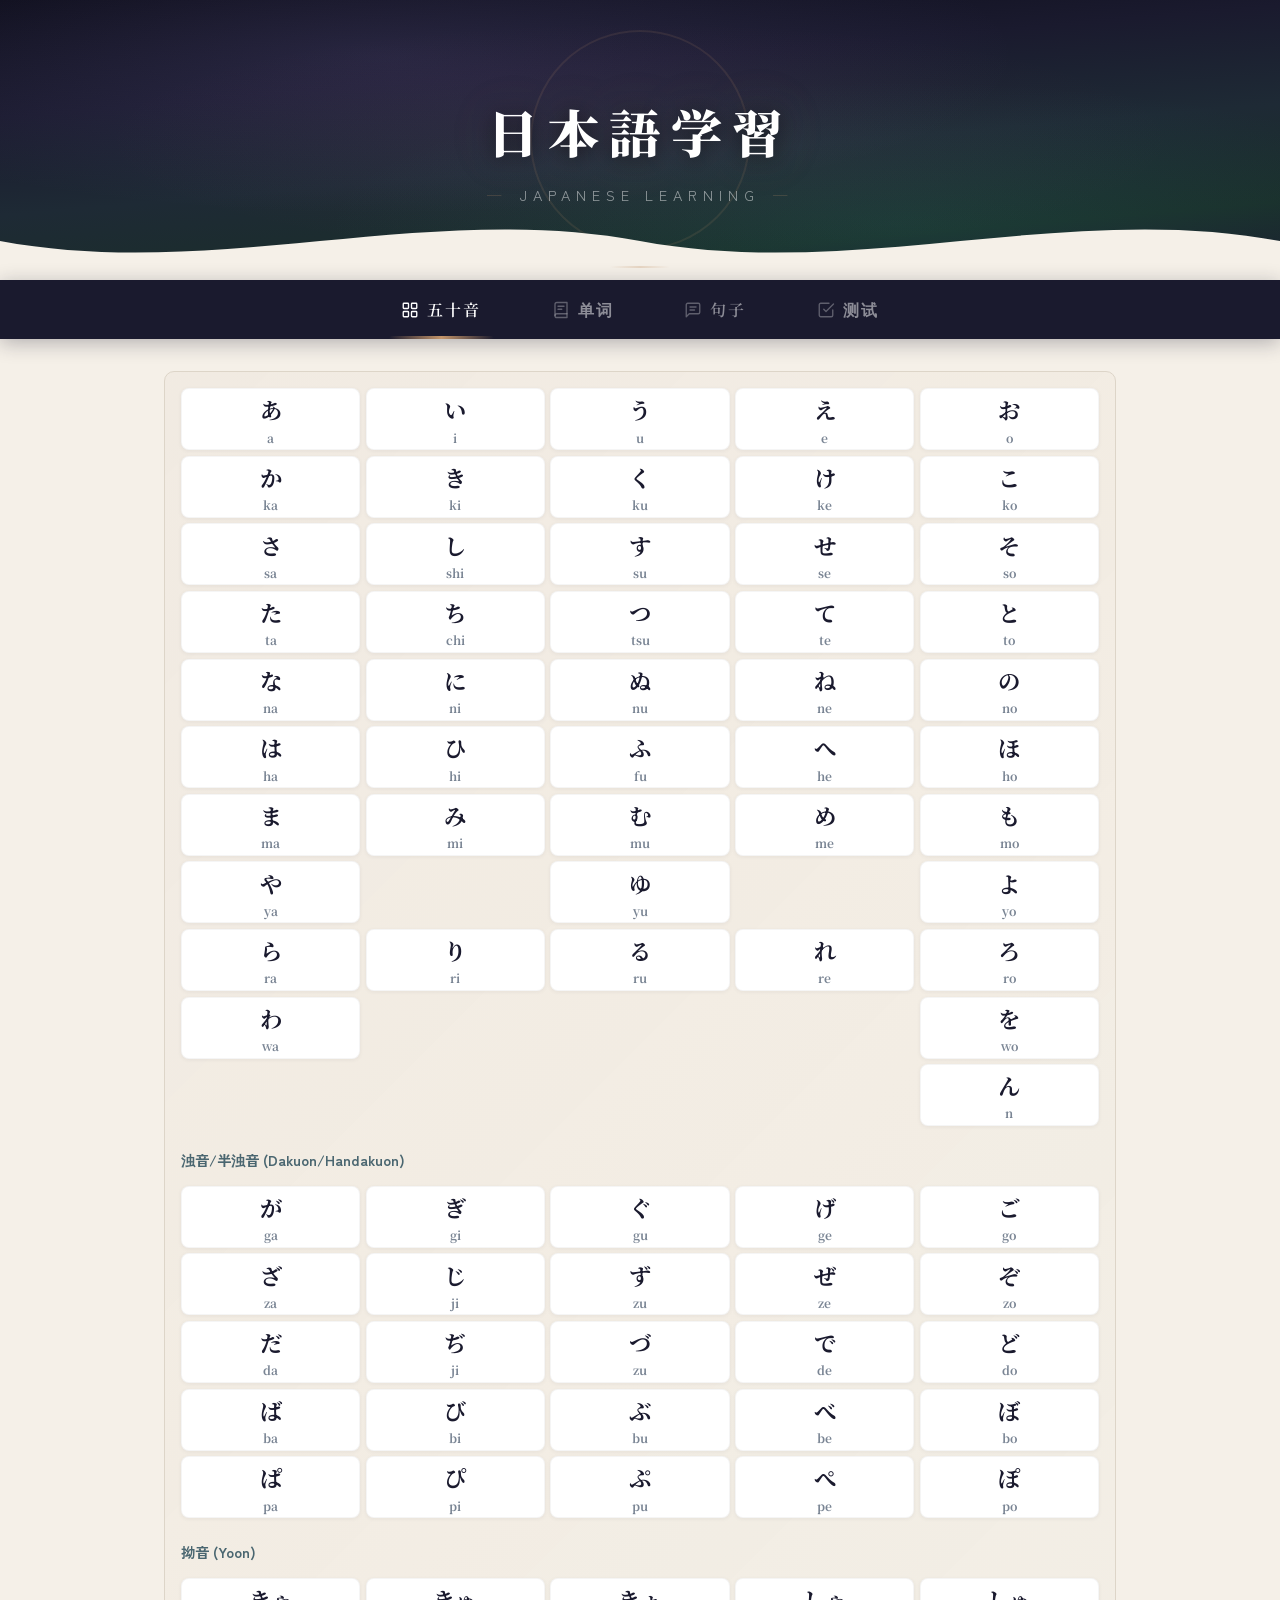
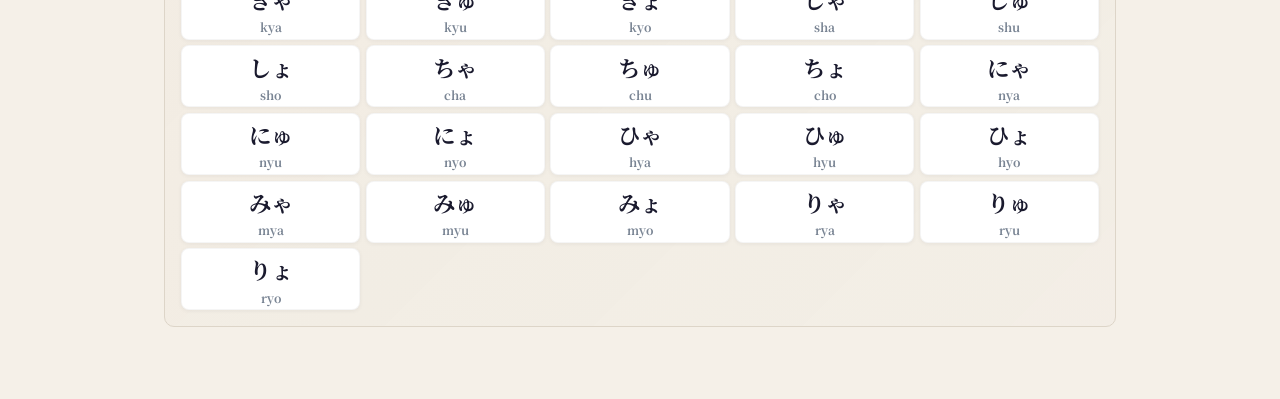
==== index.html @ dae25d58 "feat: add nav icons + polish filter dropdown - SVG icons on each nav tab (grid, book, chat, check) -" ====
<!DOCTYPE html>
<html lang="ja">

<head>
    <meta charset="UTF-8">
    <meta name="viewport" content="width=device-width, initial-scale=1.0">
    <title>日本語学習 — Japanese Learning</title>
    <link rel="stylesheet" href="src/css/style.css">
    <script type="module" src="src/js/core.js" defer></script>
</head>

<body>

    <header>
        <div class="header-bg"></div>
        <div class="header-particles" id="header-particles"></div>
        <div class="enso-circle"></div>
        <div class="header-content">
            <h1>日本語学習</h1>
            <p class="subtitle">Japanese Learning</p>
        </div>
        <svg class="header-wave" viewBox="0 0 1440 80" preserveAspectRatio="none">
            <path d="M0,40 C240,80 480,0 720,40 C960,80 1200,0 1440,40 L1440,80 L0,80 Z" fill="var(--bg)"/>
        </svg>
        <div class="header-divider"></div>
    </header>

    <!-- Back to Top Button -->
    <button id="back-to-top" class="back-to-top" title="回到顶部" aria-label="回到顶部">
        <svg width="20" height="20" viewBox="0 0 24 24" fill="none" stroke="currentColor" stroke-width="2.5" stroke-linecap="round" stroke-linejoin="round">
            <polyline points="18 15 12 9 6 15"></polyline>
        </svg>
    </button>

    <nav>
        <div class="nav-tab active" data-tab="gojuon">
            <svg class="nav-icon" viewBox="0 0 24 24" fill="none" stroke="currentColor" stroke-width="1.8" stroke-linecap="round" stroke-linejoin="round"><rect x="3" y="3" width="7" height="7" rx="1"/><rect x="14" y="3" width="7" height="7" rx="1"/><rect x="3" y="14" width="7" height="7" rx="1"/><rect x="14" y="14" width="7" height="7" rx="1"/></svg>
            <span>五十音</span>
        </div>
        <div class="nav-tab" data-tab="words">
            <svg class="nav-icon" viewBox="0 0 24 24" fill="none" stroke="currentColor" stroke-width="1.8" stroke-linecap="round" stroke-linejoin="round"><path d="M4 19.5A2.5 2.5 0 016.5 17H20"/><path d="M6.5 2H20v20H6.5A2.5 2.5 0 014 19.5v-15A2.5 2.5 0 016.5 2z"/><line x1="8" y1="7" x2="16" y2="7"/><line x1="8" y1="11" x2="13" y2="11"/></svg>
            <span>单词</span>
        </div>
        <div class="nav-tab" data-tab="sentences">
            <svg class="nav-icon" viewBox="0 0 24 24" fill="none" stroke="currentColor" stroke-width="1.8" stroke-linecap="round" stroke-linejoin="round"><path d="M21 15a2 2 0 01-2 2H7l-4 4V5a2 2 0 012-2h14a2 2 0 012 2z"/><line x1="8" y1="8" x2="16" y2="8"/><line x1="8" y1="12" x2="14" y2="12"/></svg>
            <span>句子</span>
        </div>
        <div class="nav-tab" data-tab="quiz">
            <svg class="nav-icon" viewBox="0 0 24 24" fill="none" stroke="currentColor" stroke-width="1.8" stroke-linecap="round" stroke-linejoin="round"><path d="M9 11l3 3L22 4"/><path d="M21 12v7a2 2 0 01-2 2H5a2 2 0 01-2-2V5a2 2 0 012-2h11"/></svg>
            <span>测试</span>
        </div>
    </nav>

    <div class="container">

        <!-- 五十音 Panel -->
        <section id="gojuon" class="panel active">
            <div id="gojuon-container">
                <div id="gojuon-table" class="gojuon-table">
                    <!-- Generated via JS -->
                </div>
            </div>
        </section>

        <!-- 单词 Panel -->
        <section id="words" class="panel">
            <div class="controls-area">
                <input type="text" id="word-search" class="search-input" placeholder="搜索单词...">
                <select id="word-category" class="filter-select">
                    <option value="all">全部分类</option>
                </select>
            </div>
            <div id="words-container" class="list-container">
                <!-- Generated via JS -->
            </div>
            <div id="words-pagination" class="pagination-area">
                <!-- Generated via JS -->
            </div>
        </section>

        <!-- 句子 Panel -->
        <section id="sentences" class="panel">
            <div class="controls-area">
                <input type="text" id="sentence-search" class="search-input" placeholder="搜索句子...">
                <select id="sentence-category" class="filter-select">
                    <option value="all">全部分类</option>
                </select>
            </div>
            <div id="sentences-container" class="sentence-list-container">
                <!-- Generated via JS -->
            </div>
            <div id="sentences-pagination" class="pagination-area">
                <!-- Generated via JS -->
            </div>
        </section>

        <!-- 测试 Panel -->
        <section id="quiz" class="panel">
            <div id="quiz-setup" class="quiz-card">
                <h2>选择测试模式</h2>
                <div style="display: flex; flex-direction: column; gap: 0.6rem; margin-top: 1.5rem;">
                    <button class="btn" onclick="window.quizManager.startQuiz('jp-cn')">日文 -> 中文</button>
                    <button class="btn" onclick="window.quizManager.startQuiz('jp-en')">日文 -> 英文</button>
                    <button class="btn" onclick="window.quizManager.startQuiz('en-jp')">英文 -> 日文</button>
                    <button class="btn" onclick="window.quizManager.startQuiz('roma-jp')">罗马音 -> 日文</button>
                    <button class="btn btn-accent" onclick="window.quizManager.startMemTest()">发音记忆测试 (50题)</button>
                </div>
            </div>

            <div id="quiz-active" class="quiz-card" style="display: none;">
                <div id="quiz-progress" style="margin-bottom: 0.5rem; color: var(--text-light); font-size: 0.85rem;"></div>
                <div class="quiz-question" id="quiz-q-text">?</div>
                <div class="quiz-options" id="quiz-options" style="display: grid; grid-template-columns: 1fr 1fr; gap: 0.8rem;">
                    <!-- Generated via JS -->
                </div>
                <div style="margin-top: 2rem;">
                    <button class="btn btn-secondary" onclick="window.quizManager.exitQuiz()">退出测试</button>
                </div>
            </div>

            <div id="quiz-result" class="quiz-card" style="display: none;">
                <h2>测试结果</h2>
                <div id="result-score" style="font-size: 2.5rem; margin: 1.5rem 0; font-family: var(--font-display); font-weight: 900; color: var(--asagi);"></div>
                <button class="btn btn-primary" onclick="window.quizManager.exitQuiz()">返回菜单</button>
            </div>
        </section>

    </div>

</body>

</html>
---- src/css/style.css ----
/* ============================================
   日本語学習 — Sumi-e Aesthetic
   Inspired by ink wash painting & traditional Japanese colors
   ============================================ */

@import url('https://fonts.googleapis.com/css2?family=Noto+Serif+JP:wght@400;600;700;900&family=Zen+Kaku+Gothic+New:wght@400;500;700&display=swap');

:root {
    /* Traditional Japanese Colors (日本伝統色) */
    --sumi: #2B2B2B;            /* 墨 — ink black */
    --kurotobi: #1A1A2E;        /* 黒鳶 — dark kite */
    --ai-iro: #264653;          /* 藍色 — indigo */
    --asagi: #2A9D8F;           /* 浅葱 — light blue-green */
    --sakura: #F2C6C2;          /* 桜 — cherry blossom */
    --tokiwa: #3A7D5C;          /* 常磐 — evergreen */
    --kitsune: #C4956A;         /* 狐 — fox gold */
    --kinari: #F5F0E8;          /* 生成り — natural undyed */
    --shiro-neri: #FAF8F5;      /* 白練 — refined white */
    --fuji-murasaki: #8B7EC8;   /* 藤紫 — wisteria */
    --beni-aka: #C84B6A;        /* 紅赤 — rouge red */
    --tetsu: #4A6670;           /* 鉄 — iron blue */

    /* Functional */
    --primary: var(--beni-aka);
    --secondary: var(--tetsu);
    --accent: var(--kitsune);
    --accent2: var(--asagi);
    --bg: var(--kinari);
    --bg-alt: var(--shiro-neri);
    --card-bg: #FFFFFF;
    --text: var(--kurotobi);
    --text-light: #7A8594;
    --border: #DDD5C8;
    --shadow: 0 2px 8px rgba(26, 26, 46, 0.06);
    --shadow-hover: 0 8px 24px rgba(26, 26, 46, 0.1);
    --radius: 10px;
    --radius-sm: 6px;

    --success: var(--tokiwa);
    --error: var(--beni-aka);

    /* Level Colors */
    --n5: #3A7D5C;
    --n4: #264653;
    --n3: #C4956A;
    --n2: #C84B6A;
    --n1: #8B7EC8;

    /* Fonts */
    --font-display: 'Noto Serif JP', 'Yu Mincho', serif;
    --font-body: 'Zen Kaku Gothic New', 'Hiragino Sans', sans-serif;
}

/* Reset */
*, *::before, *::after {
    box-sizing: border-box;
    margin: 0;
    padding: 0;
}

body {
    background-color: var(--bg);
    color: var(--text);
    font-family: var(--font-body);
    line-height: 1.7;
    min-height: 100vh;
    padding-bottom: 40px;
    -webkit-font-smoothing: antialiased;
}

/* ============================================
   HEADER — Atmospheric Night Ink Wash
   ============================================ */
header {
    background: var(--kurotobi);
    color: white;
    padding: 4.5rem 1.5rem 3.5rem;
    text-align: center;
    position: relative;
    overflow: hidden;
    min-height: 280px;
    display: flex;
    align-items: center;
    justify-content: center;
}

/* Deep atmospheric gradient */
.header-bg {
    position: absolute;
    inset: 0;
    background:
        radial-gradient(ellipse at 30% 20%, rgba(139, 126, 200, 0.15) 0%, transparent 50%),
        radial-gradient(ellipse at 70% 80%, rgba(42, 157, 143, 0.12) 0%, transparent 45%),
        radial-gradient(ellipse at 50% 50%, rgba(200, 75, 106, 0.06) 0%, transparent 60%),
        linear-gradient(175deg, #0D0D1A 0%, #1A1A2E 30%, #1E2A35 55%, #1A2E2A 80%, #1A1A2E 100%);
    animation: bgShift 12s ease-in-out infinite alternate;
}

@keyframes bgShift {
    0% { opacity: 1; }
    50% { opacity: 0.92; }
    100% { opacity: 1; }
}

/* Floating sakura particles */
.header-particles {
    position: absolute;
    inset: 0;
    pointer-events: none;
    z-index: 1;
}

.particle {
    position: absolute;
    width: 6px;
    height: 6px;
    background: var(--sakura);
    border-radius: 50% 0 50% 0;
    opacity: 0;
    animation: floatParticle var(--duration) var(--delay) ease-in-out infinite;
}

@keyframes floatParticle {
    0% {
        opacity: 0;
        transform: translate(0, 0) rotate(0deg) scale(0.5);
    }
    20% {
        opacity: var(--max-opacity, 0.6);
    }
    80% {
        opacity: var(--max-opacity, 0.6);
    }
    100% {
        opacity: 0;
        transform: translate(var(--dx), var(--dy)) rotate(360deg) scale(0.2);
    }
}

/* Enso circle — Zen brush stroke */
.enso-circle {
    position: absolute;
    width: 220px;
    height: 220px;
    border: 2.5px solid rgba(196, 149, 106, 0.12);
    border-radius: 50%;
    top: 50%;
    left: 50%;
    transform: translate(-50%, -50%);
    z-index: 1;
    animation: ensoReveal 3s ease-out forwards, ensoPulse 8s 3s ease-in-out infinite;
    clip-path: polygon(0 0, 0 0, 0 100%, 0 100%);
}

@keyframes ensoReveal {
    0% {
        clip-path: polygon(0 0, 0 0, 0 100%, 0 100%);
        opacity: 0;
    }
    100% {
        clip-path: polygon(0 0, 100% 0, 100% 100%, 0 100%);
        opacity: 1;
    }
}

@keyframes ensoPulse {
    0%, 100% {
        transform: translate(-50%, -50%) scale(1);
        border-color: rgba(196, 149, 106, 0.12);
    }
    50% {
        transform: translate(-50%, -50%) scale(1.03);
        border-color: rgba(196, 149, 106, 0.18);
    }
}

/* Content */
.header-content {
    position: relative;
    z-index: 2;
}

header h1 {
    font-family: var(--font-display);
    font-size: 3.2rem;
    font-weight: 900;
    margin-bottom: 0.4rem;
    letter-spacing: 0.2em;
    text-shadow: 0 2px 20px rgba(0, 0, 0, 0.5), 0 0 60px rgba(196, 149, 106, 0.15);
    animation: titleReveal 1s 0.3s ease-out both;
}

@keyframes titleReveal {
    from {
        opacity: 0;
        transform: translateY(20px);
        letter-spacing: 0.5em;
    }
    to {
        opacity: 1;
        transform: translateY(0);
        letter-spacing: 0.2em;
    }
}

header .subtitle {
    font-family: var(--font-body);
    font-size: 0.9rem;
    font-weight: 400;
    letter-spacing: 6px;
    text-transform: uppercase;
    color: rgba(255, 255, 255, 0.5);
    position: relative;
    display: inline-block;
    animation: subtitleReveal 1s 0.6s ease-out both;
}

@keyframes subtitleReveal {
    from {
        opacity: 0;
        transform: translateY(12px);
        letter-spacing: 10px;
    }
    to {
        opacity: 1;
        transform: translateY(0);
        letter-spacing: 6px;
    }
}

/* Subtle gold accents on subtitle */
header .subtitle::before,
header .subtitle::after {
    content: '—';
    color: var(--kitsune);
    opacity: 0.4;
    margin: 0 0.8rem;
    font-weight: 300;
}

/* Wave transition to content */
.header-wave {
    position: absolute;
    bottom: -1px;
    left: 0;
    width: 100%;
    height: 80px;
    z-index: 3;
}

/* Brush stroke divider */
.header-divider {
    position: absolute;
    bottom: 12px;
    left: 50%;
    transform: translateX(-50%);
    width: 60px;
    height: 2px;
    background: linear-gradient(90deg, transparent, var(--kitsune), transparent);
    opacity: 0.3;
    z-index: 4;
}

/* ============================================
   BACK TO TOP BUTTON
   ============================================ */
.back-to-top {
    position: fixed;
    bottom: 2rem;
    right: 2rem;
    width: 44px;
    height: 44px;
    border-radius: 50%;
    background: var(--kurotobi);
    color: white;
    border: 1.5px solid rgba(196, 149, 106, 0.3);
    cursor: pointer;
    display: flex;
    align-items: center;
    justify-content: center;
    opacity: 0;
    visibility: hidden;
    transform: translateY(12px);
    transition: all 0.3s ease;
    z-index: 999;
    box-shadow: 0 4px 16px rgba(26, 26, 46, 0.25);
}

.back-to-top.visible {
    opacity: 1;
    visibility: visible;
    transform: translateY(0);
}

.back-to-top:hover {
    background: var(--ai-iro);
    border-color: var(--kitsune);
    transform: translateY(-2px);
    box-shadow: 0 6px 20px rgba(26, 26, 46, 0.35);
}

.back-to-top:active {
    transform: scale(0.92);
}

/* ============================================
   NAVIGATION — Ink brush style
   ============================================ */
nav {
    display: flex;
    justify-content: center;
    background: var(--kurotobi);
    position: sticky;
    top: 0;
    z-index: 100;
    box-shadow: 0 4px 20px rgba(26, 26, 46, 0.3);
}

.nav-tab {
    padding: 1rem 2.2rem;
    color: rgba(255,255,255,0.5);
    cursor: pointer;
    transition: all 0.3s ease;
    font-family: var(--font-display);
    font-weight: 600;
    font-size: 1rem;
    letter-spacing: 2px;
    position: relative;
    user-select: none;
    display: flex;
    align-items: center;
    gap: 0.5rem;
}

.nav-tab:hover {
    color: rgba(255,255,255,0.85);
    background: rgba(255,255,255,0.04);
}

.nav-tab.active {
    color: white;
}

.nav-icon {
    width: 18px;
    height: 18px;
    flex-shrink: 0;
    opacity: 0.6;
    transition: opacity 0.3s;
}

.nav-tab:hover .nav-icon,
.nav-tab.active .nav-icon {
    opacity: 1;
}

/* Ink brush underline indicator */
.nav-tab.active::after {
    content: '';
    position: absolute;
    bottom: 0;
    left: 15%;
    width: 70%;
    height: 3px;
    background: linear-gradient(90deg, transparent, var(--kitsune), transparent);
    border-radius: 3px 3px 0 0;
}

/* ============================================
   MAIN LAYOUT
   ============================================ */
.container {
    max-width: 1000px;
    margin: 2rem auto;
    padding: 0 1.5rem;
}

.panel {
    display: none;
    animation: fadeIn 0.4s ease;
}

.panel.active {
    display: block;
}

@keyframes fadeIn {
    from { opacity: 0; transform: translateY(12px); }
    to { opacity: 1; transform: translateY(0); }
}

/* ============================================
   SEARCH & CONTROLS — Washi card style
   ============================================ */
.controls-area {
    background: var(--card-bg);
    padding: 1.2rem 1.5rem;
    border-radius: var(--radius);
    box-shadow: var(--shadow);
    margin-bottom: 1.5rem;
    display: flex;
    flex-wrap: wrap;
    gap: 1rem;
    border: 1px solid var(--border);
    position: relative;
}

/* Decorative corner mark */
.controls-area::before {
    content: '';
    position: absolute;
    top: 0;
    left: 0;
    width: 28px;
    height: 28px;
    border-top: 2px solid var(--asagi);
    border-left: 2px solid var(--asagi);
    border-radius: var(--radius) 0 0 0;
    opacity: 0.6;
}

.search-input {
    flex: 2;
    min-width: 200px;
    padding: 0.7rem 1rem;
    border: 1.5px solid var(--border);
    border-radius: var(--radius-sm);
    font-family: var(--font-body);
    font-size: 0.95rem;
    transition: all 0.3s;
    outline: none;
    background: var(--kinari);
    color: var(--text);
}

.search-input::placeholder {
    color: #A0A0A0;
}

.search-input:focus {
    border-color: var(--asagi);
    box-shadow: 0 0 0 3px rgba(42, 157, 143, 0.12);
    background: white;
}

.filter-select {
    flex: 1;
    min-width: 140px;
    padding: 0.7rem 2.5rem 0.7rem 1rem;
    border: 1.5px solid var(--border);
    border-radius: var(--radius-sm);
    background: var(--card-bg);
    font-family: var(--font-body);
    font-size: 0.9rem;
    font-weight: 500;
    color: var(--text);
    cursor: pointer;
    transition: all 0.3s;
    appearance: none;
    -webkit-appearance: none;
    background-image: url("data:image/svg+xml,%3Csvg xmlns='http://www.w3.org/2000/svg' width='12' height='8' viewBox='0 0 12 8'%3E%3Cpath d='M1 1.5L6 6.5L11 1.5' stroke='%237A8594' fill='none' stroke-width='1.5' stroke-linecap='round' stroke-linejoin='round'/%3E%3C/svg%3E");
    background-repeat: no-repeat;
    background-position: right 12px center;
    background-size: 12px;
    box-shadow: 0 1px 3px rgba(0,0,0,0.04);
}

.filter-select:hover {
    border-color: var(--asagi);
    box-shadow: 0 2px 8px rgba(42, 157, 143, 0.1);
}

.filter-select:focus {
    border-color: var(--asagi);
    box-shadow: 0 0 0 3px rgba(42, 157, 143, 0.12);
    outline: none;
}

/* ============================================
   WORD CARDS — Refined grid
   ============================================ */
.list-container {
    display: grid;
    grid-template-columns: repeat(auto-fill, minmax(175px, 1fr));
    gap: 0.75rem;
}

.word-card {
    background: var(--card-bg);
    border-radius: var(--radius-sm);
    padding: 1rem 1rem 0.8rem;
    box-shadow: var(--shadow);
    transition: all 0.25s cubic-bezier(0.4, 0, 0.2, 1);
    cursor: pointer;
    position: relative;
    border: 1px solid var(--border);
    display: flex;
    flex-direction: column;
    gap: 0.25rem;
    overflow: hidden;
}

/* Top accent line on hover */
.word-card::before {
    content: '';
    position: absolute;
    top: 0;
    left: 0;
    right: 0;
    height: 2px;
    background: linear-gradient(90deg, var(--asagi), var(--fuji-murasaki));
    transform: scaleX(0);
    transition: transform 0.3s ease;
    transform-origin: left;
}

.word-card:hover {
    transform: translateY(-4px);
    box-shadow: var(--shadow-hover);
    border-color: transparent;
}

.word-card:hover::before {
    transform: scaleX(1);
}

.word-card-header {
    display: flex;
    align-items: flex-start;
    justify-content: space-between;
    gap: 0.3rem;
}

.word-card .item-audio {
    font-size: 1rem;
    cursor: pointer;
    color: var(--tetsu);
    opacity: 0;
    transition: all 0.2s;
    flex-shrink: 0;
    padding: 2px;
}

.word-card:hover .item-audio { opacity: 0.6; }
.word-card:hover .item-audio:hover { opacity: 1; transform: scale(1.15); }
.word-card .item-audio:active { transform: scale(0.9); }

.word-card .item-main {
    font-family: var(--font-display);
    font-weight: 700;
    font-size: 1.45rem;
    color: var(--text);
    line-height: 1.2;
}

.word-card .item-sub {
    color: var(--text-light);
    font-size: 0.8rem;
    font-family: var(--font-body);
}

.word-card .item-desc {
    color: var(--text);
    font-size: 0.85rem;
    font-weight: 500;
    margin-top: 0.1rem;
}

.word-card .item-tag {
    font-size: 0.65rem;
    padding: 1px 7px;
    border-radius: 3px;
    color: white;
    font-weight: 600;
    align-self: flex-start;
    margin-top: 0.3rem;
    letter-spacing: 0.5px;
}

/* Level colors */
.word-card .item-tag[data-level="N5"] { background: var(--n5); }
.word-card .item-tag[data-level="N4"] { background: var(--n4); }
.word-card .item-tag[data-level="N3"] { background: var(--n3); }
.word-card .item-tag[data-level="N2"] { background: var(--n2); }
.word-card .item-tag[data-level="N1"] { background: var(--n1); }

/* ============================================
   SENTENCE LIST — Elegant list
   ============================================ */
.sentence-list-container {
    display: flex;
    flex-direction: column;
    gap: 0.6rem;
}

.sentence-item {
    display: flex;
    align-items: center;
    gap: 1rem;
    background: var(--card-bg);
    padding: 1rem 1.2rem;
    border-radius: var(--radius-sm);
    box-shadow: var(--shadow);
    transition: all 0.25s cubic-bezier(0.4, 0, 0.2, 1);
    border: 1px solid var(--border);
    position: relative;
}

.sentence-item::before {
    content: '';
    position: absolute;
    left: 0;
    top: 15%;
    bottom: 15%;
    width: 3px;
    background: var(--asagi);
    border-radius: 0 2px 2px 0;
    opacity: 0;
    transition: opacity 0.3s;
}

.sentence-item:hover {
    transform: translateX(4px);
    box-shadow: var(--shadow-hover);
}

.sentence-item:hover::before {
    opacity: 1;
}

.sentence-item .item-audio {
    font-size: 1.2rem;
    cursor: pointer;
    color: var(--tetsu);
    flex-shrink: 0;
    opacity: 0.5;
    transition: all 0.2s;
}

.sentence-item:hover .item-audio { opacity: 1; }

.sentence-item .item-main {
    font-family: var(--font-display);
    font-weight: 600;
    font-size: 1.05rem;
    color: var(--text);
    line-height: 1.5;
}

.sentence-item .item-sub {
    color: var(--text-light);
    font-size: 0.85rem;
}

/* ============================================
   GOJUON TABLE — Calligraphy grid
   ============================================ */
.gojuon-table {
    display: flex;
    flex-direction: column;
    gap: 0.35rem;
    background: linear-gradient(135deg, rgba(194, 175, 154, 0.08), rgba(194, 175, 154, 0.03));
    padding: 1rem;
    border-radius: var(--radius);
    border: 1px solid var(--border);
}

.gojuon-row {
    display: flex;
    gap: 0.35rem;
}

.kana-cell {
    flex: 1;
    min-width: 52px;
    height: 62px;
    display: flex;
    flex-direction: column;
    align-items: center;
    justify-content: center;
    background: var(--card-bg);
    border-radius: 8px;
    cursor: pointer;
    font-family: var(--font-display);
    font-size: 1.4rem;
    font-weight: 700;
    box-shadow: 0 1px 4px rgba(26, 26, 46, 0.06);
    transition: all 0.2s cubic-bezier(0.34, 1.56, 0.64, 1);
    position: relative;
    overflow: hidden;
    border: 1px solid rgba(0,0,0,0.04);
}

.kana-cell::after {
    content: '';
    position: absolute;
    inset: 0;
    background: radial-gradient(circle at center, var(--kitsune), var(--beni-aka));
    opacity: 0;
    transition: opacity 0.3s;
    pointer-events: none;
}

.kana-cell:hover {
    color: white;
    transform: scale(1.12) translateY(-2px);
    z-index: 10;
    box-shadow: 0 8px 20px rgba(196, 149, 106, 0.3);
    border-color: transparent;
}

.kana-cell:hover::after {
    opacity: 1;
}

.kana-cell:hover span {
    position: relative;
    z-index: 1;
}

.kana-cell.empty {
    background: transparent;
    cursor: default;
    box-shadow: none;
    border-color: transparent;
}

.kana-sub {
    font-size: 0.75rem;
    color: var(--text-light);
    margin-top: -1px;
    position: relative;
    z-index: 1;
}

.kana-cell:hover .kana-sub {
    color: rgba(255,255,255,0.85);
}

/* Speaker icons */
.speaker-icon {
    font-size: 0.85rem;
    position: absolute;
    bottom: 3px;
    right: 3px;
    opacity: 0;
    transition: opacity 0.2s;
    z-index: 1;
}

.kana-cell:hover .speaker-icon { opacity: 0.6; }

.vowel-speaker {
    position: absolute;
    bottom: 3px;
    right: 3px;
    font-size: 0.95rem;
    cursor: pointer;
    opacity: 0;
    transition: all 0.3s ease;
    z-index: 2;
}

.kana-cell:hover .vowel-speaker { opacity: 0.7; }
.vowel-speaker:hover {
    opacity: 1 !important;
    transform: scale(1.2);
}

@keyframes pulse-glow {
    0% { transform: scale(1); filter: drop-shadow(0 0 2px var(--kitsune)); }
    50% { transform: scale(1.15); filter: drop-shadow(0 0 8px var(--kitsune)); }
    100% { transform: scale(1); filter: drop-shadow(0 0 2px var(--kitsune)); }
}

.vowel-speaker.playing {
    animation: pulse-glow 0.4s ease-in-out;
    color: var(--kitsune);
    opacity: 1;
}

@keyframes wiggle {
    0%, 100% { transform: rotate(0deg) scale(1); }
    25% { transform: rotate(15deg) scale(1.1); }
    75% { transform: rotate(-15deg) scale(1.1); }
}

.playing {
    border-color: var(--kitsune) !important;
    box-shadow: 0 0 0 2px rgba(196, 149, 106, 0.2) !important;
}

.playing .speaker-icon {
    animation: wiggle 0.5s ease-in-out infinite;
    opacity: 1;
    color: var(--kitsune);
}

/* ============================================
   QUIZ — Elegant card
   ============================================ */
.quiz-card {
    background: var(--card-bg);
    padding: 2.5rem 2rem;
    border-radius: var(--radius);
    text-align: center;
    box-shadow: var(--shadow);
    border: 1px solid var(--border);
    position: relative;
}

.quiz-card h2 {
    font-family: var(--font-display);
    font-weight: 700;
    color: var(--text);
    letter-spacing: 0.1em;
    margin-bottom: 0.5rem;
}

/* Quiz mode buttons */
.quiz-card .btn {
    width: 100%;
    text-align: left;
    padding: 1rem 1.5rem;
    border: 1.5px solid var(--border);
    background: var(--card-bg);
    color: var(--text);
    font-family: var(--font-body);
    font-weight: 500;
    font-size: 0.95rem;
    border-radius: var(--radius-sm);
    cursor: pointer;
    transition: all 0.2s;
    position: relative;
    overflow: hidden;
}

.quiz-card .btn::after {
    content: '\2192';
    position: absolute;
    right: 1.2rem;
    top: 50%;
    transform: translateY(-50%);
    opacity: 0;
    transition: all 0.2s;
    color: var(--asagi);
    font-size: 1.1rem;
}

.quiz-card .btn:hover {
    border-color: var(--asagi);
    background: rgba(42, 157, 143, 0.04);
    transform: translateX(4px);
    box-shadow: none;
}

.quiz-card .btn:hover::after {
    opacity: 1;
    right: 1rem;
}

.quiz-card .btn.btn-accent {
    background: linear-gradient(135deg, var(--asagi), var(--tokiwa));
    color: white;
    border-color: transparent;
    margin-top: 0.5rem;
}

.quiz-card .btn.btn-accent:hover {
    background: linear-gradient(135deg, var(--tokiwa), var(--ai-iro));
}

.quiz-card .btn.btn-accent::after {
    color: rgba(255,255,255,0.6);
}

/* Quiz question */
.quiz-question {
    font-family: var(--font-display);
    font-size: 3.2rem;
    font-weight: 900;
    margin: 2rem 0;
    color: var(--text);
    line-height: 1.3;
}

/* Quiz options */
.option-btn {
    padding: 1rem;
    border: 1.5px solid var(--border);
    background: var(--card-bg);
    border-radius: var(--radius-sm);
    cursor: pointer;
    font-family: var(--font-body);
    font-size: 1rem;
    font-weight: 500;
    color: var(--text);
    transition: all 0.2s;
    text-align: center;
}

.option-btn:hover:not(:disabled) {
    border-color: var(--asagi);
    background: rgba(42, 157, 143, 0.04);
    transform: translateY(-1px);
}

.option-btn.correct {
    background: rgba(58, 125, 92, 0.1);
    border-color: var(--tokiwa);
    color: var(--tokiwa);
    font-weight: 700;
}

.option-btn.wrong {
    background: rgba(200, 75, 106, 0.08);
    border-color: var(--beni-aka);
    color: var(--beni-aka);
}

/* ============================================
   BUTTONS — Refined
   ============================================ */
.btn {
    padding: 0.65rem 1.4rem;
    border: 1.5px solid var(--border);
    border-radius: var(--radius-sm);
    cursor: pointer;
    font-family: var(--font-body);
    font-weight: 600;
    font-size: 0.9rem;
    transition: all 0.2s ease;
    background: var(--card-bg);
    color: var(--text);
    letter-spacing: 0.3px;
}

.btn:hover { transform: translateY(-1px); box-shadow: var(--shadow-hover); }
.btn:active { transform: scale(0.97); }

.btn-primary {
    background: var(--beni-aka);
    color: white;
    border-color: var(--beni-aka);
}
.btn-primary:hover { background: #b3405c; }

.btn-secondary {
    background: var(--tetsu);
    color: white;
    border-color: var(--tetsu);
}
.btn-secondary:hover { background: #3d5a63; }

.btn-accent {
    background: var(--asagi);
    color: white;
    border-color: var(--asagi);
}
.btn-accent:hover { background: #238b7e; }

/* ============================================
   PAGINATION — Minimal
   ============================================ */
.pagination-area {
    display: flex;
    flex-direction: column;
    align-items: center;
    gap: 0.7rem;
    margin-top: 2rem;
    padding-bottom: 1rem;
}

.page-info {
    font-size: 0.8rem;
    color: var(--text-light);
    letter-spacing: 0.5px;
}

.page-btns {
    display: flex;
    gap: 0.25rem;
    align-items: center;
    flex-wrap: wrap;
    justify-content: center;
}

.page-btn {
    min-width: 34px;
    height: 34px;
    padding: 0 0.35rem;
    border: 1px solid var(--border);
    background: var(--card-bg);
    border-radius: 5px;
    cursor: pointer;
    font-size: 0.8rem;
    font-weight: 500;
    font-family: var(--font-body);
    color: var(--text);
    transition: all 0.15s;
}

.page-btn:hover:not(:disabled) {
    border-color: var(--asagi);
    color: var(--asagi);
}

.page-btn.active {
    background: var(--asagi);
    color: white;
    border-color: var(--asagi);
}

.page-btn:disabled {
    opacity: 0.35;
    cursor: default;
}

.page-dots {
    padding: 0 0.3rem;
    color: var(--text-light);
    font-weight: 600;
}

/* ============================================
   SCROLLBAR — Minimal
   ============================================ */
::-webkit-scrollbar {
    width: 6px;
}

::-webkit-scrollbar-track {
    background: transparent;
}

::-webkit-scrollbar-thumb {
    background: rgba(26, 26, 46, 0.15);
    border-radius: 3px;
}

::-webkit-scrollbar-thumb:hover {
    background: rgba(26, 26, 46, 0.25);
}

/* ============================================
   RESPONSIVE
   ============================================ */
@media (max-width: 768px) {
    .list-container {
        grid-template-columns: repeat(auto-fill, minmax(145px, 1fr));
    }
    .controls-area { flex-direction: column; }
    .nav-tab { padding: 0.85rem 1.2rem; font-size: 0.9rem; }
    .word-card .item-main { font-size: 1.25rem; }
    .quiz-question { font-size: 2.5rem; }
    .container { padding: 0 1rem; }
    header {
        padding: 3.5rem 1.5rem 3rem;
        min-height: 220px;
    }
    header h1 {
        font-size: 2.4rem;
        letter-spacing: 0.12em;
    }
    @keyframes titleReveal {
        to { letter-spacing: 0.12em; }
    }
    header .subtitle {
        font-size: 0.8rem;
        letter-spacing: 4px;
    }
    .enso-circle {
        width: 160px;
        height: 160px;
    }
    .back-to-top {
        bottom: 1.2rem;
        right: 1.2rem;
        width: 40px;
        height: 40px;
    }
}

@media (max-width: 480px) {
    .list-container {
        grid-template-columns: repeat(2, 1fr);
        gap: 0.5rem;
    }
    .nav-tab { padding: 0.7rem 0.7rem; font-size: 0.8rem; letter-spacing: 0; }
    .word-card { padding: 0.75rem; }
    .sentence-item { padding: 0.8rem; }
    .quiz-card { padding: 1.5rem 1rem; }
    .quiz-question { font-size: 2rem; }
    header {
        padding: 3rem 1rem 2.5rem;
        min-height: 200px;
    }
    header h1 {
        font-size: 1.9rem;
    }
    .enso-circle {
        width: 130px;
        height: 130px;
    }
}
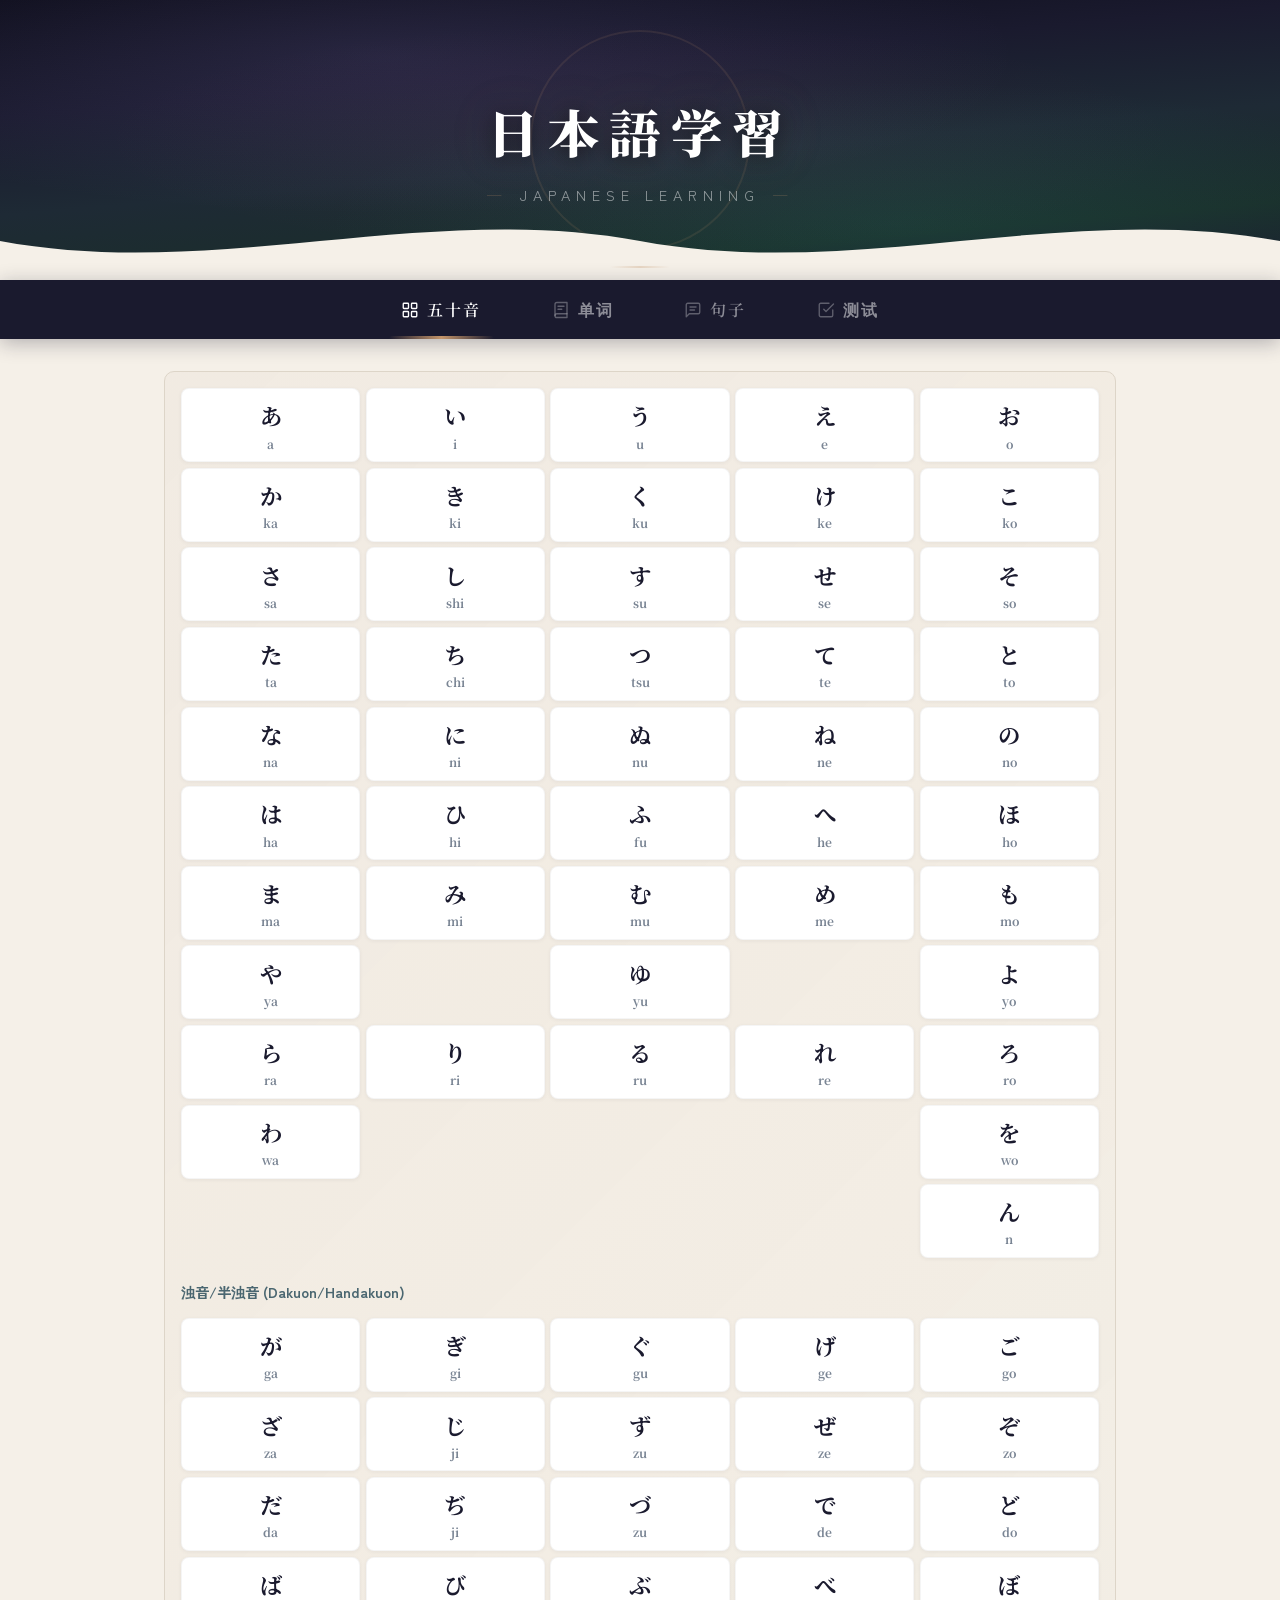
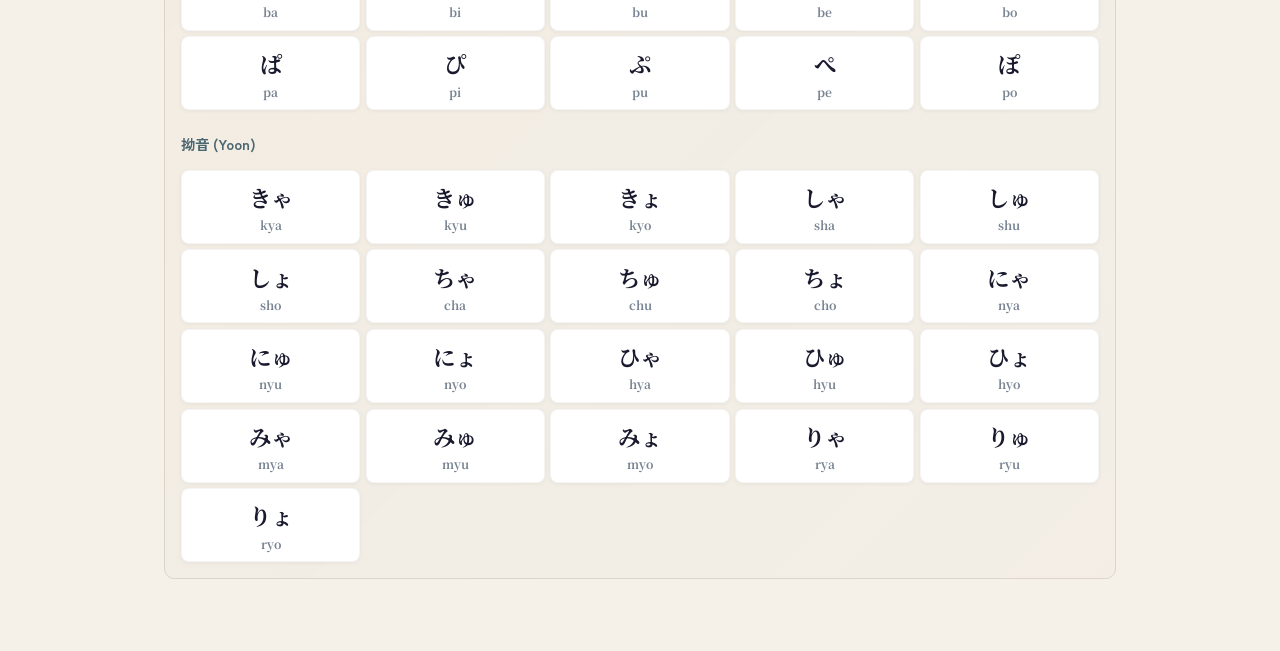
==== commit f7c7565a: "feat: replace native select with custom dropdown component - Washi paper scroll style options with l" ====
--- a/index.html
+++ b/index.html
@@ -66,9 +66,10 @@
         <section id="words" class="panel">
             <div class="controls-area">
                 <input type="text" id="word-search" class="search-input" placeholder="搜索单词...">
-                <select id="word-category" class="filter-select">
-                    <option value="all">全部分类</option>
-                </select>
+                <div class="custom-select" id="word-category" data-value="all">
+                    <div class="custom-select-trigger">全部分类</div>
+                    <div class="custom-select-options"></div>
+                </div>
             </div>
             <div id="words-container" class="list-container">
                 <!-- Generated via JS -->
@@ -82,9 +83,10 @@
         <section id="sentences" class="panel">
             <div class="controls-area">
                 <input type="text" id="sentence-search" class="search-input" placeholder="搜索句子...">
-                <select id="sentence-category" class="filter-select">
-                    <option value="all">全部分类</option>
-                </select>
+                <div class="custom-select" id="sentence-category" data-value="all">
+                    <div class="custom-select-trigger">全部分类</div>
+                    <div class="custom-select-options"></div>
+                </div>
             </div>
             <div id="sentences-container" class="sentence-list-container">
                 <!-- Generated via JS -->
--- a/src/css/style.css
+++ b/src/css/style.css
@@ -7,18 +7,30 @@
 
 :root {
     /* Traditional Japanese Colors (日本伝統色) */
-    --sumi: #2B2B2B;            /* 墨 — ink black */
-    --kurotobi: #1A1A2E;        /* 黒鳶 — dark kite */
-    --ai-iro: #264653;          /* 藍色 — indigo */
-    --asagi: #2A9D8F;           /* 浅葱 — light blue-green */
-    --sakura: #F2C6C2;          /* 桜 — cherry blossom */
-    --tokiwa: #3A7D5C;          /* 常磐 — evergreen */
-    --kitsune: #C4956A;         /* 狐 — fox gold */
-    --kinari: #F5F0E8;          /* 生成り — natural undyed */
-    --shiro-neri: #FAF8F5;      /* 白練 — refined white */
-    --fuji-murasaki: #8B7EC8;   /* 藤紫 — wisteria */
-    --beni-aka: #C84B6A;        /* 紅赤 — rouge red */
-    --tetsu: #4A6670;           /* 鉄 — iron blue */
+    --sumi: #2B2B2B;
+    /* 墨 — ink black */
+    --kurotobi: #1A1A2E;
+    /* 黒鳶 — dark kite */
+    --ai-iro: #264653;
+    /* 藍色 — indigo */
+    --asagi: #2A9D8F;
+    /* 浅葱 — light blue-green */
+    --sakura: #F2C6C2;
+    /* 桜 — cherry blossom */
+    --tokiwa: #3A7D5C;
+    /* 常磐 — evergreen */
+    --kitsune: #C4956A;
+    /* 狐 — fox gold */
+    --kinari: #F5F0E8;
+    /* 生成り — natural undyed */
+    --shiro-neri: #FAF8F5;
+    /* 白練 — refined white */
+    --fuji-murasaki: #8B7EC8;
+    /* 藤紫 — wisteria */
+    --beni-aka: #C84B6A;
+    /* 紅赤 — rouge red */
+    --tetsu: #4A6670;
+    /* 鉄 — iron blue */
 
     /* Functional */
     --primary: var(--beni-aka);
@@ -52,7 +64,9 @@
 }
 
 /* Reset */
-*, *::before, *::after {
+*,
+*::before,
+*::after {
     box-sizing: border-box;
     margin: 0;
     padding: 0;
@@ -97,9 +111,17 @@
 }
 
 @keyframes bgShift {
-    0% { opacity: 1; }
-    50% { opacity: 0.92; }
-    100% { opacity: 1; }
+    0% {
+        opacity: 1;
+    }
+
+    50% {
+        opacity: 0.92;
+    }
+
+    100% {
+        opacity: 1;
+    }
 }
 
 /* Floating sakura particles */
@@ -125,12 +147,15 @@
         opacity: 0;
         transform: translate(0, 0) rotate(0deg) scale(0.5);
     }
+
     20% {
         opacity: var(--max-opacity, 0.6);
     }
+
     80% {
         opacity: var(--max-opacity, 0.6);
     }
+
     100% {
         opacity: 0;
         transform: translate(var(--dx), var(--dy)) rotate(360deg) scale(0.2);
@@ -157,6 +182,7 @@
         clip-path: polygon(0 0, 0 0, 0 100%, 0 100%);
         opacity: 0;
     }
+
     100% {
         clip-path: polygon(0 0, 100% 0, 100% 100%, 0 100%);
         opacity: 1;
@@ -164,10 +190,13 @@
 }
 
 @keyframes ensoPulse {
-    0%, 100% {
+
+    0%,
+    100% {
         transform: translate(-50%, -50%) scale(1);
         border-color: rgba(196, 149, 106, 0.12);
     }
+
     50% {
         transform: translate(-50%, -50%) scale(1.03);
         border-color: rgba(196, 149, 106, 0.18);
@@ -196,6 +225,7 @@
         transform: translateY(20px);
         letter-spacing: 0.5em;
     }
+
     to {
         opacity: 1;
         transform: translateY(0);
@@ -221,6 +251,7 @@
         transform: translateY(12px);
         letter-spacing: 10px;
     }
+
     to {
         opacity: 1;
         transform: translateY(0);
@@ -318,7 +349,7 @@
 
 .nav-tab {
     padding: 1rem 2.2rem;
-    color: rgba(255,255,255,0.5);
+    color: rgba(255, 255, 255, 0.5);
     cursor: pointer;
     transition: all 0.3s ease;
     font-family: var(--font-display);
@@ -333,8 +364,8 @@
 }
 
 .nav-tab:hover {
-    color: rgba(255,255,255,0.85);
-    background: rgba(255,255,255,0.04);
+    color: rgba(255, 255, 255, 0.85);
+    background: rgba(255, 255, 255, 0.04);
 }
 
 .nav-tab.active {
@@ -385,8 +416,15 @@
 }
 
 @keyframes fadeIn {
-    from { opacity: 0; transform: translateY(12px); }
-    to { opacity: 1; transform: translateY(0); }
+    from {
+        opacity: 0;
+        transform: translateY(12px);
+    }
+
+    to {
+        opacity: 1;
+        transform: translateY(0);
+    }
 }
 
 /* ============================================
@@ -443,37 +481,143 @@
     background: white;
 }
 
-.filter-select {
+/* ============================================
+   CUSTOM SELECT — Washi paper scroll
+   ============================================ */
+.custom-select {
     flex: 1;
     min-width: 140px;
-    padding: 0.7rem 2.5rem 0.7rem 1rem;
-    border: 1.5px solid var(--border);
-    border-radius: var(--radius-sm);
-    background: var(--card-bg);
+    position: relative;
     font-family: var(--font-body);
     font-size: 0.9rem;
     font-weight: 500;
+    letter-spacing: 0.3px;
+}
+
+.custom-select-trigger {
+    padding: 0.75rem 2.6rem 0.75rem 1.1rem;
+    border: 1.5px solid var(--border);
+    border-left: 3px solid var(--kitsune);
+    border-radius: 2px 6px 6px 2px;
+    background-color: var(--card-bg);
+    background-image: linear-gradient(135deg, rgba(245, 240, 232, 0.5) 0%, rgba(255, 255, 255, 0) 100%);
     color: var(--text);
     cursor: pointer;
-    transition: all 0.3s;
-    appearance: none;
-    -webkit-appearance: none;
-    background-image: url("data:image/svg+xml,%3Csvg xmlns='http://www.w3.org/2000/svg' width='12' height='8' viewBox='0 0 12 8'%3E%3Cpath d='M1 1.5L6 6.5L11 1.5' stroke='%237A8594' fill='none' stroke-width='1.5' stroke-linecap='round' stroke-linejoin='round'/%3E%3C/svg%3E");
+    transition: all 0.3s cubic-bezier(0.4, 0, 0.2, 1);
+    box-shadow: inset 0 1px 2px rgba(0, 0, 0, 0.03);
+    user-select: none;
+    position: relative;
+}
+
+/* Brush-wave arrow */
+.custom-select-trigger::after {
+    content: '';
+    position: absolute;
+    right: 14px;
+    top: 50%;
+    width: 14px;
+    height: 10px;
+    transform: translateY(-50%);
+    background-image: url("data:image/svg+xml,%3Csvg xmlns='http://www.w3.org/2000/svg' width='14' height='10' viewBox='0 0 14 10'%3E%3Cpath d='M1 2 C3 2, 5 7, 7 8 C9 7, 11 2, 13 2' stroke='%23C4956A' fill='none' stroke-width='1.6' stroke-linecap='round'/%3E%3C/svg%3E");
+    background-size: contain;
     background-repeat: no-repeat;
-    background-position: right 12px center;
-    background-size: 12px;
-    box-shadow: 0 1px 3px rgba(0,0,0,0.04);
-}
-
-.filter-select:hover {
+    transition: transform 0.3s ease, filter 0.3s ease;
+}
+
+.custom-select.open .custom-select-trigger::after {
+    transform: translateY(-50%) scaleY(-1);
+    filter: hue-rotate(140deg);
+}
+
+.custom-select-trigger:hover {
     border-color: var(--asagi);
-    box-shadow: 0 2px 8px rgba(42, 157, 143, 0.1);
-}
-
-.filter-select:focus {
+    border-left-color: var(--asagi);
+    box-shadow:
+        inset 0 1px 2px rgba(0, 0, 0, 0.03),
+        0 0 0 3px rgba(42, 157, 143, 0.08);
+}
+
+.custom-select.open .custom-select-trigger {
     border-color: var(--asagi);
-    box-shadow: 0 0 0 3px rgba(42, 157, 143, 0.12);
-    outline: none;
+    border-left-color: var(--asagi);
+    box-shadow:
+        inset 0 1px 2px rgba(0, 0, 0, 0.03),
+        0 0 0 3px rgba(42, 157, 143, 0.12);
+}
+
+/* Options panel */
+.custom-select-options {
+    position: absolute;
+    top: calc(100% + 6px);
+    left: 0;
+    right: 0;
+    background: var(--card-bg);
+    border: 1.5px solid var(--border);
+    border-radius: 8px;
+    box-shadow: 0 12px 36px rgba(26, 26, 46, 0.12), 0 4px 12px rgba(0, 0, 0, 0.06);
+    z-index: 200;
+    max-height: 280px;
+    overflow-y: auto;
+    opacity: 0;
+    visibility: hidden;
+    transform: translateY(-8px);
+    transition: all 0.25s cubic-bezier(0.4, 0, 0.2, 1);
+    padding: 4px;
+}
+
+.custom-select.open .custom-select-options {
+    opacity: 1;
+    visibility: visible;
+    transform: translateY(0);
+}
+
+/* Individual option */
+.custom-select-option {
+    padding: 0.65rem 1rem;
+    cursor: pointer;
+    border-radius: 5px;
+    transition: all 0.15s ease;
+    color: var(--text);
+    position: relative;
+    border-left: 3px solid transparent;
+}
+
+.custom-select-option:hover {
+    background: rgba(42, 157, 143, 0.06);
+    border-left-color: var(--asagi);
+    color: var(--asagi);
+}
+
+.custom-select-option.selected {
+    background: rgba(42, 157, 143, 0.08);
+    border-left-color: var(--asagi);
+    color: var(--asagi);
+    font-weight: 600;
+}
+
+.custom-select-option.selected::after {
+    content: '✓';
+    position: absolute;
+    right: 12px;
+    top: 50%;
+    transform: translateY(-50%);
+    color: var(--asagi);
+    font-size: 0.8rem;
+    font-weight: 700;
+}
+
+/* Scrollbar inside options */
+.custom-select-options::-webkit-scrollbar {
+    width: 5px;
+}
+
+.custom-select-options::-webkit-scrollbar-thumb {
+    background: rgba(26, 26, 46, 0.12);
+    border-radius: 3px;
+}
+
+.custom-select-options::-webkit-scrollbar-thumb:hover {
+    background: rgba(26, 26, 46, 0.22);
 }
 
 /* ============================================
@@ -541,9 +685,18 @@
     padding: 2px;
 }
 
-.word-card:hover .item-audio { opacity: 0.6; }
-.word-card:hover .item-audio:hover { opacity: 1; transform: scale(1.15); }
-.word-card .item-audio:active { transform: scale(0.9); }
+.word-card:hover .item-audio {
+    opacity: 0.6;
+}
+
+.word-card:hover .item-audio:hover {
+    opacity: 1;
+    transform: scale(1.15);
+}
+
+.word-card .item-audio:active {
+    transform: scale(0.9);
+}
 
 .word-card .item-main {
     font-family: var(--font-display);
@@ -578,11 +731,25 @@
 }
 
 /* Level colors */
-.word-card .item-tag[data-level="N5"] { background: var(--n5); }
-.word-card .item-tag[data-level="N4"] { background: var(--n4); }
-.word-card .item-tag[data-level="N3"] { background: var(--n3); }
-.word-card .item-tag[data-level="N2"] { background: var(--n2); }
-.word-card .item-tag[data-level="N1"] { background: var(--n1); }
+.word-card .item-tag[data-level="N5"] {
+    background: var(--n5);
+}
+
+.word-card .item-tag[data-level="N4"] {
+    background: var(--n4);
+}
+
+.word-card .item-tag[data-level="N3"] {
+    background: var(--n3);
+}
+
+.word-card .item-tag[data-level="N2"] {
+    background: var(--n2);
+}
+
+.word-card .item-tag[data-level="N1"] {
+    background: var(--n1);
+}
 
 /* ============================================
    SENTENCE LIST — Elegant list
@@ -637,7 +804,9 @@
     transition: all 0.2s;
 }
 
-.sentence-item:hover .item-audio { opacity: 1; }
+.sentence-item:hover .item-audio {
+    opacity: 1;
+}
 
 .sentence-item .item-main {
     font-family: var(--font-display);
@@ -673,7 +842,7 @@
 .kana-cell {
     flex: 1;
     min-width: 52px;
-    height: 62px;
+    height: 74px;
     display: flex;
     flex-direction: column;
     align-items: center;
@@ -688,7 +857,7 @@
     transition: all 0.2s cubic-bezier(0.34, 1.56, 0.64, 1);
     position: relative;
     overflow: hidden;
-    border: 1px solid rgba(0,0,0,0.04);
+    border: 1px solid rgba(0, 0, 0, 0.04);
 }
 
 .kana-cell::after {
@@ -734,7 +903,7 @@
 }
 
 .kana-cell:hover .kana-sub {
-    color: rgba(255,255,255,0.85);
+    color: rgba(255, 255, 255, 0.85);
 }
 
 /* Speaker icons */
@@ -748,7 +917,9 @@
     z-index: 1;
 }
 
-.kana-cell:hover .speaker-icon { opacity: 0.6; }
+.kana-cell:hover .speaker-icon {
+    opacity: 0.6;
+}
 
 .vowel-speaker {
     position: absolute;
@@ -761,16 +932,30 @@
     z-index: 2;
 }
 
-.kana-cell:hover .vowel-speaker { opacity: 0.7; }
+.kana-cell:hover .vowel-speaker {
+    opacity: 0.7;
+}
+
 .vowel-speaker:hover {
     opacity: 1 !important;
     transform: scale(1.2);
 }
 
 @keyframes pulse-glow {
-    0% { transform: scale(1); filter: drop-shadow(0 0 2px var(--kitsune)); }
-    50% { transform: scale(1.15); filter: drop-shadow(0 0 8px var(--kitsune)); }
-    100% { transform: scale(1); filter: drop-shadow(0 0 2px var(--kitsune)); }
+    0% {
+        transform: scale(1);
+        filter: drop-shadow(0 0 2px var(--kitsune));
+    }
+
+    50% {
+        transform: scale(1.15);
+        filter: drop-shadow(0 0 8px var(--kitsune));
+    }
+
+    100% {
+        transform: scale(1);
+        filter: drop-shadow(0 0 2px var(--kitsune));
+    }
 }
 
 .vowel-speaker.playing {
@@ -780,9 +965,19 @@
 }
 
 @keyframes wiggle {
-    0%, 100% { transform: rotate(0deg) scale(1); }
-    25% { transform: rotate(15deg) scale(1.1); }
-    75% { transform: rotate(-15deg) scale(1.1); }
+
+    0%,
+    100% {
+        transform: rotate(0deg) scale(1);
+    }
+
+    25% {
+        transform: rotate(15deg) scale(1.1);
+    }
+
+    75% {
+        transform: rotate(-15deg) scale(1.1);
+    }
 }
 
 .playing {
@@ -871,7 +1066,7 @@
 }
 
 .quiz-card .btn.btn-accent::after {
-    color: rgba(255,255,255,0.6);
+    color: rgba(255, 255, 255, 0.6);
 }
 
 /* Quiz question */
@@ -935,29 +1130,44 @@
     letter-spacing: 0.3px;
 }
 
-.btn:hover { transform: translateY(-1px); box-shadow: var(--shadow-hover); }
-.btn:active { transform: scale(0.97); }
+.btn:hover {
+    transform: translateY(-1px);
+    box-shadow: var(--shadow-hover);
+}
+
+.btn:active {
+    transform: scale(0.97);
+}
 
 .btn-primary {
     background: var(--beni-aka);
     color: white;
     border-color: var(--beni-aka);
 }
-.btn-primary:hover { background: #b3405c; }
+
+.btn-primary:hover {
+    background: #b3405c;
+}
 
 .btn-secondary {
     background: var(--tetsu);
     color: white;
     border-color: var(--tetsu);
 }
-.btn-secondary:hover { background: #3d5a63; }
+
+.btn-secondary:hover {
+    background: #3d5a63;
+}
 
 .btn-accent {
     background: var(--asagi);
     color: white;
     border-color: var(--asagi);
 }
-.btn-accent:hover { background: #238b7e; }
+
+.btn-accent:hover {
+    background: #238b7e;
+}
 
 /* ============================================
    PAGINATION — Minimal
@@ -1049,30 +1259,54 @@
     .list-container {
         grid-template-columns: repeat(auto-fill, minmax(145px, 1fr));
     }
-    .controls-area { flex-direction: column; }
-    .nav-tab { padding: 0.85rem 1.2rem; font-size: 0.9rem; }
-    .word-card .item-main { font-size: 1.25rem; }
-    .quiz-question { font-size: 2.5rem; }
-    .container { padding: 0 1rem; }
+
+    .controls-area {
+        flex-direction: column;
+    }
+
+    .nav-tab {
+        padding: 0.85rem 1.2rem;
+        font-size: 0.9rem;
+    }
+
+    .word-card .item-main {
+        font-size: 1.25rem;
+    }
+
+    .quiz-question {
+        font-size: 2.5rem;
+    }
+
+    .container {
+        padding: 0 1rem;
+    }
+
     header {
         padding: 3.5rem 1.5rem 3rem;
         min-height: 220px;
     }
+
     header h1 {
         font-size: 2.4rem;
         letter-spacing: 0.12em;
     }
+
     @keyframes titleReveal {
-        to { letter-spacing: 0.12em; }
-    }
+        to {
+            letter-spacing: 0.12em;
+        }
+    }
+
     header .subtitle {
         font-size: 0.8rem;
         letter-spacing: 4px;
     }
+
     .enso-circle {
         width: 160px;
         height: 160px;
     }
+
     .back-to-top {
         bottom: 1.2rem;
         right: 1.2rem;
@@ -1086,20 +1320,40 @@
         grid-template-columns: repeat(2, 1fr);
         gap: 0.5rem;
     }
-    .nav-tab { padding: 0.7rem 0.7rem; font-size: 0.8rem; letter-spacing: 0; }
-    .word-card { padding: 0.75rem; }
-    .sentence-item { padding: 0.8rem; }
-    .quiz-card { padding: 1.5rem 1rem; }
-    .quiz-question { font-size: 2rem; }
+
+    .nav-tab {
+        padding: 0.7rem 0.7rem;
+        font-size: 0.8rem;
+        letter-spacing: 0;
+    }
+
+    .word-card {
+        padding: 0.75rem;
+    }
+
+    .sentence-item {
+        padding: 0.8rem;
+    }
+
+    .quiz-card {
+        padding: 1.5rem 1rem;
+    }
+
+    .quiz-question {
+        font-size: 2rem;
+    }
+
     header {
         padding: 3rem 1rem 2.5rem;
         min-height: 200px;
     }
+
     header h1 {
         font-size: 1.9rem;
     }
+
     .enso-circle {
         width: 130px;
         height: 130px;
     }
-}
+}
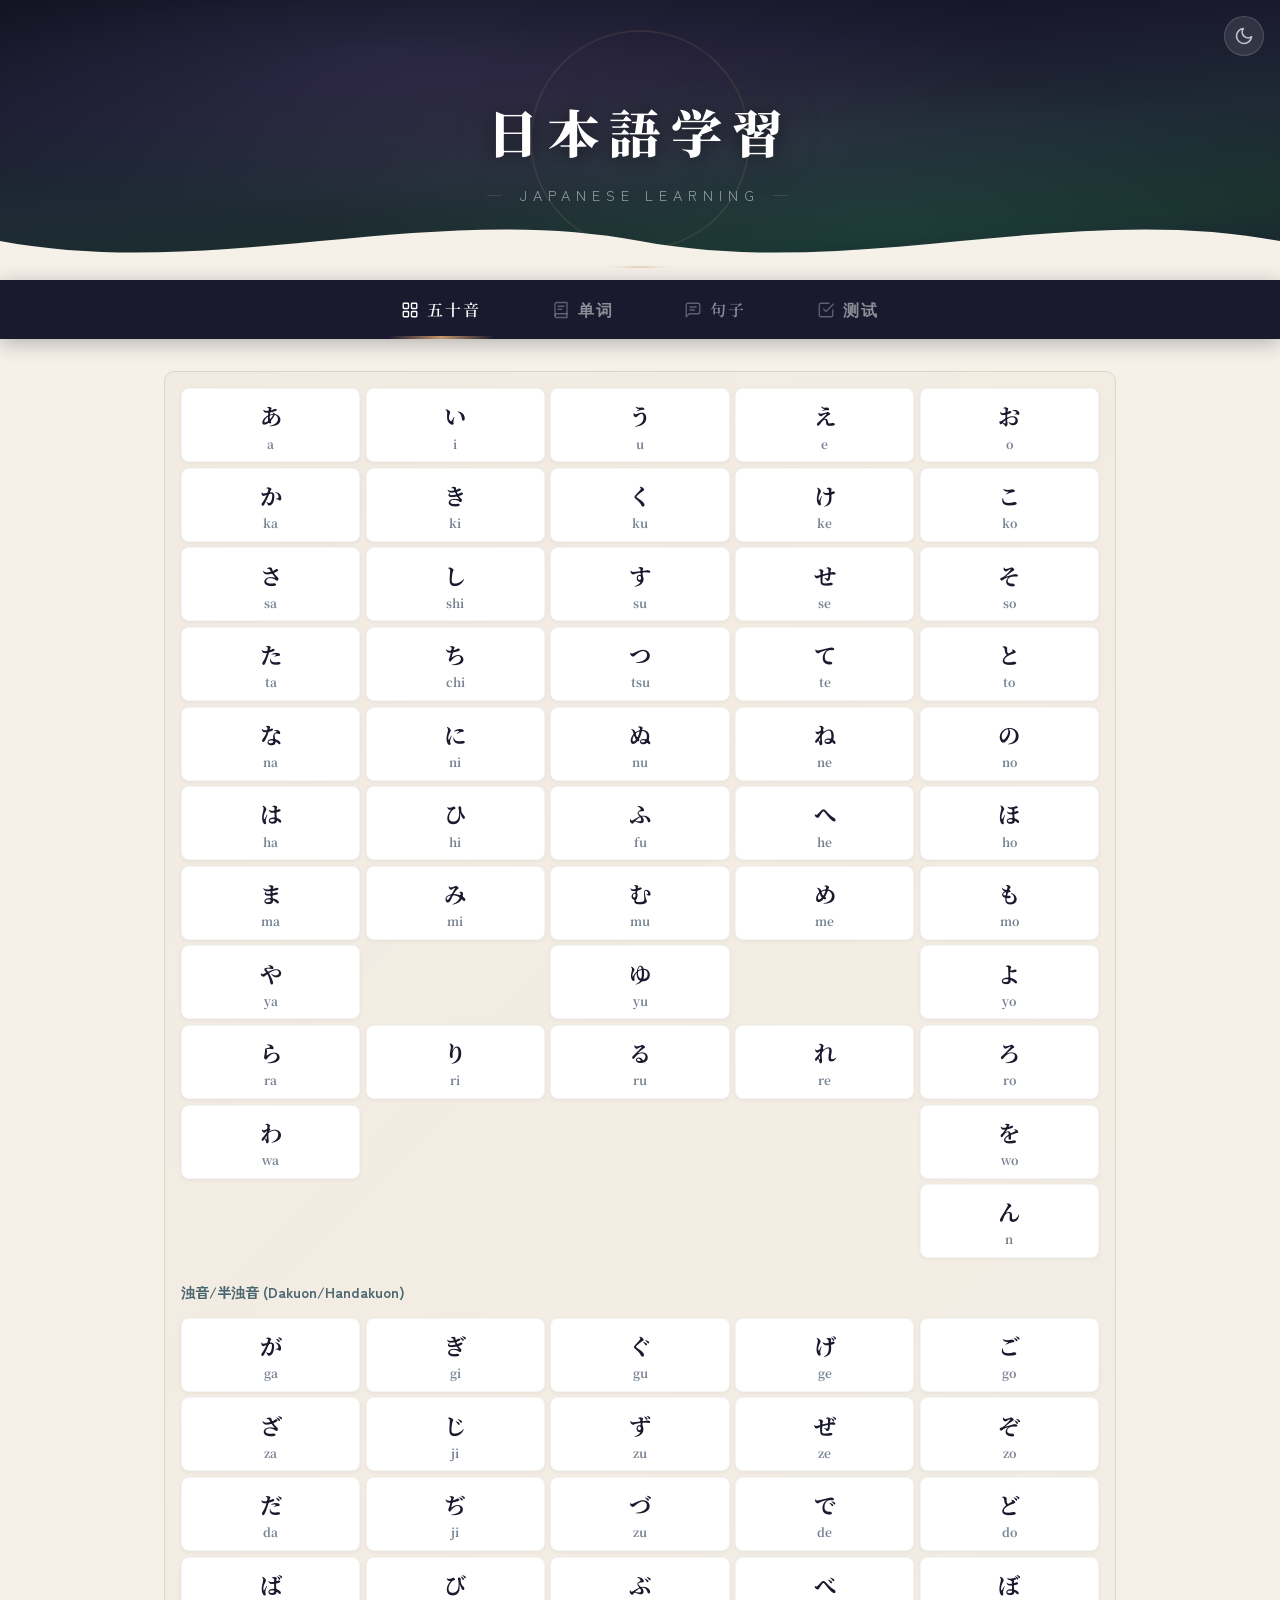
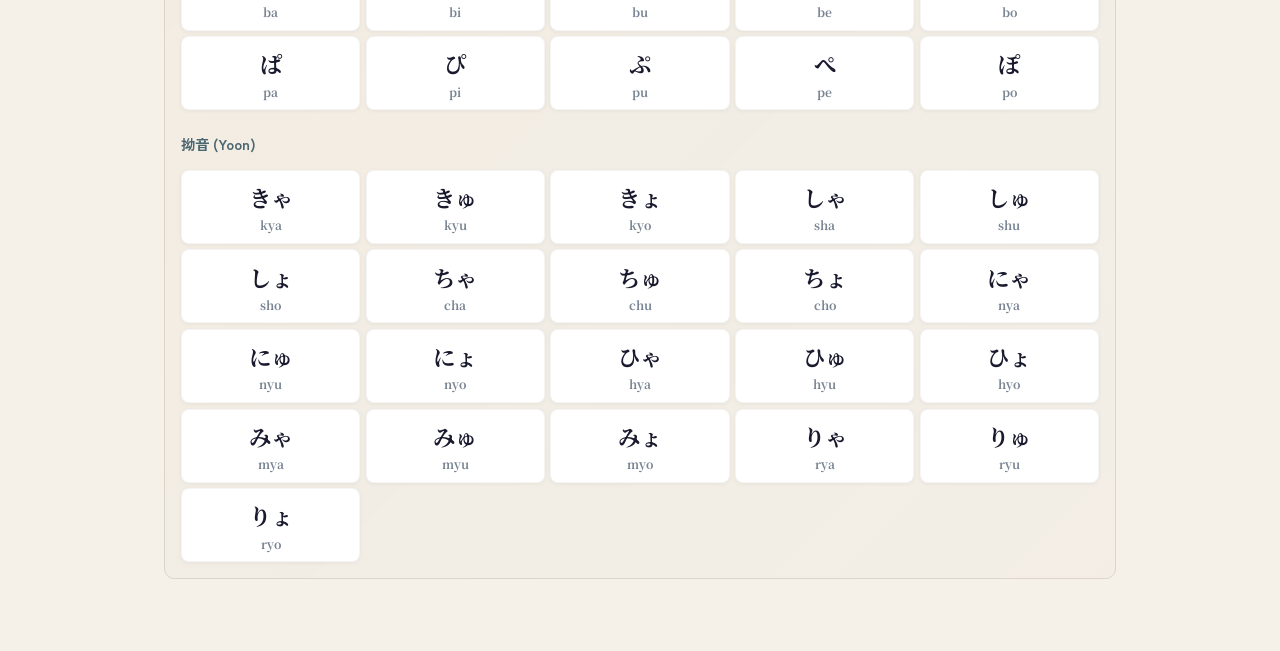
==== commit 5f09226a: "feat: favorites, wrong answer book, dark mode - Star button on word/sentence cards for favorites (lo" ====
--- a/index.html
+++ b/index.html
@@ -5,6 +5,7 @@
     <meta charset="UTF-8">
     <meta name="viewport" content="width=device-width, initial-scale=1.0">
     <title>日本語学習 — Japanese Learning</title>
+    <link rel="icon" href="data:image/svg+xml,<svg xmlns='http://www.w3.org/2000/svg' viewBox='0 0 100 100'><rect rx='18' width='100' height='100' fill='%231A1A2E'/><text x='50' y='72' font-size='62' text-anchor='middle' fill='%23F2C6C2' font-family='serif'>あ</text></svg>">
     <link rel="stylesheet" href="src/css/style.css">
     <script type="module" src="src/js/core.js" defer></script>
 </head>
@@ -12,6 +13,10 @@
 <body>
 
     <header>
+        <button class="dark-toggle" id="dark-toggle" title="切换暗色模式">
+            <svg class="icon-moon" viewBox="0 0 24 24" fill="none" stroke="currentColor" stroke-width="2" stroke-linecap="round" stroke-linejoin="round"><path d="M21 12.79A9 9 0 1 1 11.21 3 7 7 0 0 0 21 12.79z"/></svg>
+            <svg class="icon-sun" viewBox="0 0 24 24" fill="none" stroke="currentColor" stroke-width="2" stroke-linecap="round" stroke-linejoin="round"><circle cx="12" cy="12" r="5"/><line x1="12" y1="1" x2="12" y2="3"/><line x1="12" y1="21" x2="12" y2="23"/><line x1="4.22" y1="4.22" x2="5.64" y2="5.64"/><line x1="18.36" y1="18.36" x2="19.78" y2="19.78"/><line x1="1" y1="12" x2="3" y2="12"/><line x1="21" y1="12" x2="23" y2="12"/><line x1="4.22" y1="19.78" x2="5.64" y2="18.36"/><line x1="18.36" y1="5.64" x2="19.78" y2="4.22"/></svg>
+        </button>
         <div class="header-bg"></div>
         <div class="header-particles" id="header-particles"></div>
         <div class="enso-circle"></div>
@@ -66,8 +71,9 @@
         <section id="words" class="panel">
             <div class="controls-area">
                 <input type="text" id="word-search" class="search-input" placeholder="搜索单词...">
+
                 <div class="custom-select" id="word-category" data-value="all">
-                    <div class="custom-select-trigger">全部分类</div>
+                    <div class="custom-select-trigger"><span class="select-text"></span><span class="select-reset" title="重置">&times;</span></div>
                     <div class="custom-select-options"></div>
                 </div>
             </div>
@@ -83,8 +89,9 @@
         <section id="sentences" class="panel">
             <div class="controls-area">
                 <input type="text" id="sentence-search" class="search-input" placeholder="搜索句子...">
+
                 <div class="custom-select" id="sentence-category" data-value="all">
-                    <div class="custom-select-trigger">全部分类</div>
+                    <div class="custom-select-trigger"><span class="select-text"></span><span class="select-reset" title="重置">&times;</span></div>
                     <div class="custom-select-options"></div>
                 </div>
             </div>
@@ -98,33 +105,135 @@
 
         <!-- 测试 Panel -->
         <section id="quiz" class="panel">
-            <div id="quiz-setup" class="quiz-card">
-                <h2>选择测试模式</h2>
-                <div style="display: flex; flex-direction: column; gap: 0.6rem; margin-top: 1.5rem;">
-                    <button class="btn" onclick="window.quizManager.startQuiz('jp-cn')">日文 -> 中文</button>
-                    <button class="btn" onclick="window.quizManager.startQuiz('jp-en')">日文 -> 英文</button>
-                    <button class="btn" onclick="window.quizManager.startQuiz('en-jp')">英文 -> 日文</button>
-                    <button class="btn" onclick="window.quizManager.startQuiz('roma-jp')">罗马音 -> 日文</button>
-                    <button class="btn btn-accent" onclick="window.quizManager.startMemTest()">发音记忆测试 (50题)</button>
-                </div>
-            </div>
-
-            <div id="quiz-active" class="quiz-card" style="display: none;">
-                <div id="quiz-progress" style="margin-bottom: 0.5rem; color: var(--text-light); font-size: 0.85rem;"></div>
-                <div class="quiz-question" id="quiz-q-text">?</div>
-                <div class="quiz-options" id="quiz-options" style="display: grid; grid-template-columns: 1fr 1fr; gap: 0.8rem;">
-                    <!-- Generated via JS -->
-                </div>
-                <div style="margin-top: 2rem;">
-                    <button class="btn btn-secondary" onclick="window.quizManager.exitQuiz()">退出测试</button>
-                </div>
-            </div>
-
-            <div id="quiz-result" class="quiz-card" style="display: none;">
-                <h2>测试结果</h2>
-                <div id="result-score" style="font-size: 2.5rem; margin: 1.5rem 0; font-family: var(--font-display); font-weight: 900; color: var(--asagi);"></div>
-                <button class="btn btn-primary" onclick="window.quizManager.exitQuiz()">返回菜单</button>
-            </div>
+
+            <!-- Setup -->
+            <div id="quiz-setup">
+                <div class="quiz-setup-header">
+                    <h2>选择练习模式</h2>
+                    <p class="quiz-setup-sub">选择题型和题量，开始练习</p>
+                </div>
+
+                <div class="quiz-modes">
+                    <div class="quiz-mode-card" data-mode="jp-cn" onclick="window.quizManager.selectMode('jp-cn')">
+                        <div class="quiz-mode-icon">あ</div>
+                        <div class="quiz-mode-info">
+                            <h3>看日选中</h3>
+                            <p>看日语单词，选中文意思</p>
+                        </div>
+                        <span class="quiz-mode-difficulty difficulty-easy">简单</span>
+                    </div>
+
+                    <div class="quiz-mode-card" data-mode="cn-jp" onclick="window.quizManager.selectMode('cn-jp')">
+                        <div class="quiz-mode-icon">汉</div>
+                        <div class="quiz-mode-info">
+                            <h3>看中选日</h3>
+                            <p>看中文意思，选日语单词</p>
+                        </div>
+                        <span class="quiz-mode-difficulty difficulty-medium">中等</span>
+                    </div>
+
+                    <div class="quiz-mode-card" data-mode="listen" onclick="window.quizManager.selectMode('listen')">
+                        <div class="quiz-mode-icon">
+                            <svg viewBox="0 0 24 24" fill="none" stroke="currentColor" stroke-width="2" stroke-linecap="round" stroke-linejoin="round" width="28" height="28"><path d="M9 18V5l12-2v13"/><circle cx="6" cy="18" r="3"/><circle cx="18" cy="16" r="3"/></svg>
+                        </div>
+                        <div class="quiz-mode-info">
+                            <h3>听音选词</h3>
+                            <p>听发音，选出正确的日语单词</p>
+                        </div>
+                        <span class="quiz-mode-difficulty difficulty-medium">中等</span>
+                    </div>
+
+                    <div class="quiz-mode-card" data-mode="kana" onclick="window.quizManager.selectMode('kana')">
+                        <div class="quiz-mode-icon">
+                            <svg viewBox="0 0 24 24" fill="none" stroke="currentColor" stroke-width="2" stroke-linecap="round" stroke-linejoin="round" width="28" height="28"><path d="M2 3h6a4 4 0 0 1 4 4v14a3 3 0 0 0-3-3H2z"/><path d="M22 3h-6a4 4 0 0 0-4 4v14a3 3 0 0 1 3-3h7z"/></svg>
+                        </div>
+                        <div class="quiz-mode-info">
+                            <h3>假名识读</h3>
+                            <p>看假名，选正确的罗马音读法</p>
+                        </div>
+                        <span class="quiz-mode-difficulty difficulty-easy">简单</span>
+                    </div>
+
+                    <div class="quiz-mode-card" data-mode="spell" onclick="window.quizManager.selectMode('spell')">
+                        <div class="quiz-mode-icon">
+                            <svg viewBox="0 0 24 24" fill="none" stroke="currentColor" stroke-width="2" stroke-linecap="round" stroke-linejoin="round" width="28" height="28"><path d="M17 3a2.85 2.83 0 1 1 4 4L7.5 20.5 2 22l1.5-5.5Z"/></svg>
+                        </div>
+                        <div class="quiz-mode-info">
+                            <h3>拼写挑战</h3>
+                            <p>根据中文意思，拼出日语单词</p>
+                        </div>
+                        <span class="quiz-mode-difficulty difficulty-hard">困难</span>
+                    </div>
+                </div>
+
+                <!-- Question count & start (hidden until mode selected) -->
+                <div id="quiz-start-area" class="quiz-start-area" style="display:none;">
+                    <div class="quiz-count-selector">
+                        <span class="quiz-count-label">题量</span>
+                        <div class="quiz-count-btns">
+                            <button class="quiz-count-btn" data-count="10" onclick="window.quizManager.setCount(10)">10</button>
+                            <button class="quiz-count-btn active" data-count="20" onclick="window.quizManager.setCount(20)">20</button>
+                            <button class="quiz-count-btn" data-count="30" onclick="window.quizManager.setCount(30)">30</button>
+                            <button class="quiz-count-btn" data-count="50" onclick="window.quizManager.setCount(50)">50</button>
+                        </div>
+                    </div>
+                    <button class="btn btn-primary quiz-start-btn" onclick="window.quizManager.startSelected()">开始练习</button>
+                </div>
+
+                <!-- Wrong Answer Book -->
+                <div class="wrong-book" id="wrong-book">
+                    <div class="wrong-book-header">
+                        <h3>错题本</h3>
+                        <button class="btn btn-secondary" style="font-size:0.75rem; padding:0.4rem 0.8rem;" onclick="window.quizManager.clearWrongAnswers()">清空</button>
+                    </div>
+                    <div id="wrong-book-list"></div>
+                </div>
+            </div>
+
+            <!-- Active Quiz -->
+            <div id="quiz-active" style="display: none;">
+                <div class="quiz-progress-bar">
+                    <div class="quiz-progress-fill" id="quiz-progress-fill"></div>
+                </div>
+                <div class="quiz-progress-text" id="quiz-progress-text"></div>
+                <div class="quiz-card">
+                    <div class="quiz-question" id="quiz-q-text">?</div>
+                    <div id="quiz-hint" class="quiz-hint" style="display:none;"></div>
+                    <div class="quiz-options" id="quiz-options">
+                        <!-- Generated via JS -->
+                    </div>
+                    <div id="quiz-input-area" style="display:none;">
+                        <input type="text" id="quiz-input" class="quiz-input" placeholder="输入日语单词...">
+                        <button class="btn btn-primary" onclick="window.quizManager.submitInput()" style="margin-top:0.8rem; width:100%;">确认</button>
+                    </div>
+                    <div style="margin-top: 2rem; text-align: center;">
+                        <button class="btn btn-secondary" onclick="window.quizManager.exitQuiz()">退出测试</button>
+                    </div>
+                </div>
+            </div>
+
+            <!-- Result -->
+            <div id="quiz-result" style="display: none;">
+                <div class="quiz-card" style="text-align: center;">
+                    <h2>测试完成</h2>
+                    <div class="result-circle">
+                        <svg viewBox="0 0 120 120" class="result-ring">
+                            <circle cx="60" cy="60" r="52" fill="none" stroke="var(--border)" stroke-width="8"/>
+                            <circle cx="60" cy="60" r="52" fill="none" stroke="var(--asagi)" stroke-width="8"
+                                stroke-dasharray="327" stroke-dashoffset="327" stroke-linecap="round"
+                                id="result-ring-fill" transform="rotate(-90 60 60)"/>
+                        </svg>
+                        <span class="result-percent" id="result-percent">0%</span>
+                    </div>
+                    <div class="result-stats" id="result-stats"></div>
+                    <div style="display: flex; gap: 0.8rem; justify-content: center; margin-top: 1.5rem;">
+                        <button class="btn btn-secondary" onclick="window.quizManager.exitQuiz()">返回菜单</button>
+                        <button class="btn btn-primary" onclick="window.quizManager.retryQuiz()">再来一次</button>
+                    </div>
+                </div>
+                <div id="result-review" class="result-review"></div>
+            </div>
+
         </section>
 
     </div>
--- a/src/css/style.css
+++ b/src/css/style.css
@@ -495,7 +495,10 @@
 }
 
 .custom-select-trigger {
-    padding: 0.75rem 2.6rem 0.75rem 1.1rem;
+    padding: 0.75rem 2.6rem 0.75rem 0.75rem;
+    display: flex;
+    align-items: center;
+    gap: 0.45rem;
     border: 1.5px solid var(--border);
     border-left: 3px solid var(--kitsune);
     border-radius: 2px 6px 6px 2px;
@@ -507,6 +510,41 @@
     box-shadow: inset 0 1px 2px rgba(0, 0, 0, 0.03);
     user-select: none;
     position: relative;
+}
+
+.select-text {
+    overflow: hidden;
+    text-overflow: ellipsis;
+    white-space: nowrap;
+}
+
+.select-text.placeholder {
+    color: #A0A0A0;
+    font-weight: 400;
+}
+
+.select-reset {
+    display: none;
+    position: absolute;
+    right: 30px;
+    top: 50%;
+    transform: translateY(-50%);
+    width: 18px;
+    height: 18px;
+    border-radius: 50%;
+    background: rgba(26, 26, 46, 0.08);
+    color: var(--text-light);
+    font-size: 14px;
+    line-height: 18px;
+    text-align: center;
+    cursor: pointer;
+    transition: all 0.2s;
+    z-index: 1;
+}
+
+.select-reset:hover {
+    background: var(--beni-aka);
+    color: white;
 }
 
 /* Brush-wave arrow */
@@ -992,16 +1030,14 @@
 }
 
 /* ============================================
-   QUIZ — Elegant card
+   QUIZ — Redesigned
    ============================================ */
 .quiz-card {
     background: var(--card-bg);
-    padding: 2.5rem 2rem;
+    padding: 2rem;
     border-radius: var(--radius);
-    text-align: center;
     box-shadow: var(--shadow);
     border: 1px solid var(--border);
-    position: relative;
 }
 
 .quiz-card h2 {
@@ -1012,74 +1048,227 @@
     margin-bottom: 0.5rem;
 }
 
-/* Quiz mode buttons */
-.quiz-card .btn {
-    width: 100%;
-    text-align: left;
-    padding: 1rem 1.5rem;
+/* Setup header */
+.quiz-setup-header {
+    text-align: center;
+    margin-bottom: 1.5rem;
+}
+
+.quiz-setup-header h2 {
+    font-family: var(--font-display);
+    font-size: 1.6rem;
+    font-weight: 800;
+    color: var(--text);
+    letter-spacing: 0.08em;
+    margin-bottom: 0.3rem;
+}
+
+.quiz-setup-sub {
+    color: var(--text-light);
+    font-size: 0.9rem;
+}
+
+/* Mode cards */
+.quiz-modes {
+    display: flex;
+    flex-direction: column;
+    gap: 0.7rem;
+    margin-bottom: 1.5rem;
+}
+
+.quiz-mode-card {
+    display: flex;
+    align-items: center;
+    gap: 1rem;
+    background: var(--card-bg);
+    padding: 1rem 1.2rem;
+    border-radius: var(--radius);
+    border: 1.5px solid var(--border);
+    cursor: pointer;
+    transition: all 0.25s cubic-bezier(0.4, 0, 0.2, 1);
+    box-shadow: var(--shadow);
+}
+
+.quiz-mode-card:hover {
+    transform: translateY(-2px);
+    box-shadow: var(--shadow-hover);
+    border-color: var(--asagi);
+}
+
+.quiz-mode-card.selected {
+    border-color: var(--asagi);
+    background: rgba(42, 157, 143, 0.04);
+    box-shadow: 0 0 0 3px rgba(42, 157, 143, 0.1);
+}
+
+.quiz-mode-icon {
+    width: 48px;
+    height: 48px;
+    display: flex;
+    align-items: center;
+    justify-content: center;
+    background: linear-gradient(135deg, var(--kurotobi), var(--ai-iro));
+    color: var(--sakura);
+    border-radius: 10px;
+    font-family: var(--font-display);
+    font-size: 1.4rem;
+    font-weight: 900;
+    flex-shrink: 0;
+}
+
+.quiz-mode-info {
+    flex: 1;
+    min-width: 0;
+}
+
+.quiz-mode-info h3 {
+    font-family: var(--font-display);
+    font-weight: 700;
+    font-size: 1rem;
+    color: var(--text);
+    margin-bottom: 0.15rem;
+}
+
+.quiz-mode-info p {
+    font-size: 0.8rem;
+    color: var(--text-light);
+    margin: 0;
+}
+
+.quiz-mode-difficulty {
+    font-size: 0.7rem;
+    padding: 2px 8px;
+    border-radius: 4px;
+    font-weight: 600;
+    letter-spacing: 0.5px;
+    flex-shrink: 0;
+}
+
+.difficulty-easy {
+    background: rgba(58, 125, 92, 0.1);
+    color: var(--tokiwa);
+}
+
+.difficulty-medium {
+    background: rgba(196, 149, 106, 0.15);
+    color: var(--kitsune);
+}
+
+.difficulty-hard {
+    background: rgba(200, 75, 106, 0.1);
+    color: var(--beni-aka);
+}
+
+/* Start area */
+.quiz-start-area {
+    background: var(--card-bg);
+    padding: 1.2rem 1.5rem;
+    border-radius: var(--radius);
+    border: 1px solid var(--border);
+    box-shadow: var(--shadow);
+    display: flex;
+    align-items: center;
+    gap: 1.5rem;
+}
+
+.quiz-count-selector {
+    display: flex;
+    align-items: center;
+    gap: 0.8rem;
+    flex: 1;
+}
+
+.quiz-count-label {
+    font-size: 0.85rem;
+    color: var(--text-light);
+    font-weight: 500;
+    white-space: nowrap;
+}
+
+.quiz-count-btns {
+    display: flex;
+    gap: 0.35rem;
+}
+
+.quiz-count-btn {
+    min-width: 40px;
+    height: 34px;
     border: 1.5px solid var(--border);
     background: var(--card-bg);
-    color: var(--text);
+    border-radius: 6px;
+    cursor: pointer;
     font-family: var(--font-body);
-    font-weight: 500;
-    font-size: 0.95rem;
-    border-radius: var(--radius-sm);
-    cursor: pointer;
+    font-size: 0.85rem;
+    font-weight: 600;
+    color: var(--text);
     transition: all 0.2s;
-    position: relative;
+}
+
+.quiz-count-btn:hover {
+    border-color: var(--asagi);
+    color: var(--asagi);
+}
+
+.quiz-count-btn.active {
+    background: var(--asagi);
+    color: white;
+    border-color: var(--asagi);
+}
+
+.quiz-start-btn {
+    white-space: nowrap;
+    padding: 0.7rem 2rem;
+}
+
+/* Progress bar */
+.quiz-progress-bar {
+    height: 4px;
+    background: var(--border);
+    border-radius: 2px;
     overflow: hidden;
-}
-
-.quiz-card .btn::after {
-    content: '\2192';
-    position: absolute;
-    right: 1.2rem;
-    top: 50%;
-    transform: translateY(-50%);
-    opacity: 0;
-    transition: all 0.2s;
-    color: var(--asagi);
-    font-size: 1.1rem;
-}
-
-.quiz-card .btn:hover {
-    border-color: var(--asagi);
-    background: rgba(42, 157, 143, 0.04);
-    transform: translateX(4px);
-    box-shadow: none;
-}
-
-.quiz-card .btn:hover::after {
-    opacity: 1;
-    right: 1rem;
-}
-
-.quiz-card .btn.btn-accent {
-    background: linear-gradient(135deg, var(--asagi), var(--tokiwa));
-    color: white;
-    border-color: transparent;
-    margin-top: 0.5rem;
-}
-
-.quiz-card .btn.btn-accent:hover {
-    background: linear-gradient(135deg, var(--tokiwa), var(--ai-iro));
-}
-
-.quiz-card .btn.btn-accent::after {
-    color: rgba(255, 255, 255, 0.6);
+    margin-bottom: 0.5rem;
+}
+
+.quiz-progress-fill {
+    height: 100%;
+    background: linear-gradient(90deg, var(--asagi), var(--tokiwa));
+    border-radius: 2px;
+    transition: width 0.4s ease;
+    width: 0%;
+}
+
+.quiz-progress-text {
+    text-align: center;
+    font-size: 0.8rem;
+    color: var(--text-light);
+    margin-bottom: 1.2rem;
 }
 
 /* Quiz question */
 .quiz-question {
     font-family: var(--font-display);
-    font-size: 3.2rem;
+    font-size: 3rem;
     font-weight: 900;
-    margin: 2rem 0;
+    margin: 1rem 0 1.5rem;
     color: var(--text);
     line-height: 1.3;
+    text-align: center;
+}
+
+.quiz-hint {
+    text-align: center;
+    font-size: 0.9rem;
+    color: var(--text-light);
+    margin-bottom: 1rem;
 }
 
 /* Quiz options */
+.quiz-options {
+    display: grid;
+    grid-template-columns: 1fr 1fr;
+    gap: 0.7rem;
+}
+
 .option-btn {
     padding: 1rem;
     border: 1.5px solid var(--border);
@@ -1111,6 +1300,126 @@
     background: rgba(200, 75, 106, 0.08);
     border-color: var(--beni-aka);
     color: var(--beni-aka);
+}
+
+/* Quiz input for spell mode */
+.quiz-input {
+    width: 100%;
+    padding: 0.9rem 1.2rem;
+    border: 1.5px solid var(--border);
+    border-radius: var(--radius-sm);
+    font-family: var(--font-body);
+    font-size: 1.1rem;
+    background: var(--kinari);
+    color: var(--text);
+    outline: none;
+    transition: all 0.3s;
+    text-align: center;
+}
+
+.quiz-input:focus {
+    border-color: var(--asagi);
+    box-shadow: 0 0 0 3px rgba(42, 157, 143, 0.12);
+    background: white;
+}
+
+/* Result page */
+.result-circle {
+    position: relative;
+    width: 120px;
+    height: 120px;
+    margin: 1.5rem auto;
+}
+
+.result-ring {
+    width: 100%;
+    height: 100%;
+}
+
+.result-percent {
+    position: absolute;
+    top: 50%;
+    left: 50%;
+    transform: translate(-50%, -50%);
+    font-family: var(--font-display);
+    font-size: 1.6rem;
+    font-weight: 900;
+    color: var(--asagi);
+}
+
+.result-stats {
+    display: flex;
+    justify-content: center;
+    gap: 2rem;
+    margin: 1rem 0;
+    font-size: 0.85rem;
+    color: var(--text-light);
+}
+
+.result-stats span {
+    display: flex;
+    align-items: center;
+    gap: 0.3rem;
+}
+
+.result-stats .stat-correct { color: var(--tokiwa); font-weight: 700; }
+.result-stats .stat-wrong { color: var(--beni-aka); font-weight: 700; }
+
+.result-review {
+    margin-top: 1rem;
+}
+
+.result-review-item {
+    display: flex;
+    align-items: center;
+    gap: 0.8rem;
+    padding: 0.6rem 1rem;
+    background: var(--card-bg);
+    border-radius: var(--radius-sm);
+    border: 1px solid var(--border);
+    margin-bottom: 0.4rem;
+    font-size: 0.85rem;
+}
+
+.result-review-item.review-wrong {
+    border-left: 3px solid var(--beni-aka);
+}
+
+.result-review-item.review-correct {
+    border-left: 3px solid var(--tokiwa);
+}
+
+.review-emoji {
+    font-size: 1.1rem;
+    flex-shrink: 0;
+}
+
+.review-text {
+    flex: 1;
+    min-width: 0;
+}
+
+.review-q {
+    font-weight: 600;
+    color: var(--text);
+}
+
+.review-a {
+    color: var(--text-light);
+    font-size: 0.8rem;
+}
+
+@media (max-width: 480px) {
+    .quiz-options {
+        grid-template-columns: 1fr;
+    }
+    .quiz-start-area {
+        flex-direction: column;
+        gap: 1rem;
+    }
+    .quiz-mode-card {
+        padding: 0.8rem;
+    }
 }
 
 /* ============================================
@@ -1356,4 +1665,125 @@
         width: 130px;
         height: 130px;
     }
+}
+
+/* ============================================
+   DARK MODE
+   ============================================ */
+.dark {
+    --bg: #121218;
+    --bg-alt: #1A1A24;
+    --card-bg: #1E1E2A;
+    --text: #E8E4DF;
+    --text-light: #8A8A9A;
+    --border: #2E2E3E;
+    --shadow: 0 2px 8px rgba(0, 0, 0, 0.3);
+    --shadow-hover: 0 8px 24px rgba(0, 0, 0, 0.4);
+    --kinari: #121218;
+    --shiro-neri: #1A1A24;
+}
+
+.dark nav {
+    background: #0D0D14;
+}
+
+.dark .custom-select-options {
+    background: #1E1E2A;
+    border-color: #2E2E3E;
+    box-shadow: 0 12px 36px rgba(0, 0, 0, 0.4);
+}
+
+.dark .quiz-input,
+.dark .search-input {
+    background: #1A1A24;
+    color: var(--text);
+}
+
+/* ============================================
+   DARK MODE TOGGLE
+   ============================================ */
+.dark-toggle {
+    position: absolute;
+    top: 1rem;
+    right: 1rem;
+    width: 40px;
+    height: 40px;
+    border-radius: 50%;
+    background: rgba(255, 255, 255, 0.1);
+    border: 1.5px solid rgba(255, 255, 255, 0.15);
+    color: rgba(255, 255, 255, 0.7);
+    cursor: pointer;
+    display: flex;
+    align-items: center;
+    justify-content: center;
+    transition: all 0.3s;
+    z-index: 10;
+    backdrop-filter: blur(4px);
+}
+
+.dark-toggle:hover {
+    background: rgba(255, 255, 255, 0.2);
+    color: white;
+}
+
+.dark-toggle svg {
+    width: 20px;
+    height: 20px;
+}
+
+.dark-toggle .icon-sun { display: none; }
+.dark-toggle .icon-moon { display: block; }
+.dark .dark-toggle .icon-sun { display: block; }
+.dark .dark-toggle .icon-moon { display: none; }
+
+/* ============================================
+   FAVORITE STAR
+   ============================================ */
+.fav-btn {
+    background: none;
+    border: none;
+    cursor: pointer;
+    font-size: 1.1rem;
+    padding: 2px;
+    transition: all 0.2s;
+    opacity: 0.3;
+    line-height: 1;
+    flex-shrink: 0;
+}
+
+.fav-btn:hover {
+    opacity: 0.8;
+    transform: scale(1.2);
+}
+
+.fav-btn.active {
+    opacity: 1;
+}
+
+/* ============================================
+   WRONG ANSWER BOOK
+   ============================================ */
+.wrong-book {
+    margin-top: 1rem;
+}
+
+.wrong-book-header {
+    display: flex;
+    align-items: center;
+    justify-content: space-between;
+    margin-bottom: 0.8rem;
+}
+
+.wrong-book-header h3 {
+    font-family: var(--font-display);
+    font-size: 1.1rem;
+    font-weight: 700;
+    color: var(--text);
+}
+
+.wrong-book-empty {
+    text-align: center;
+    color: var(--text-light);
+    padding: 2rem;
+    font-size: 0.9rem;
 }
